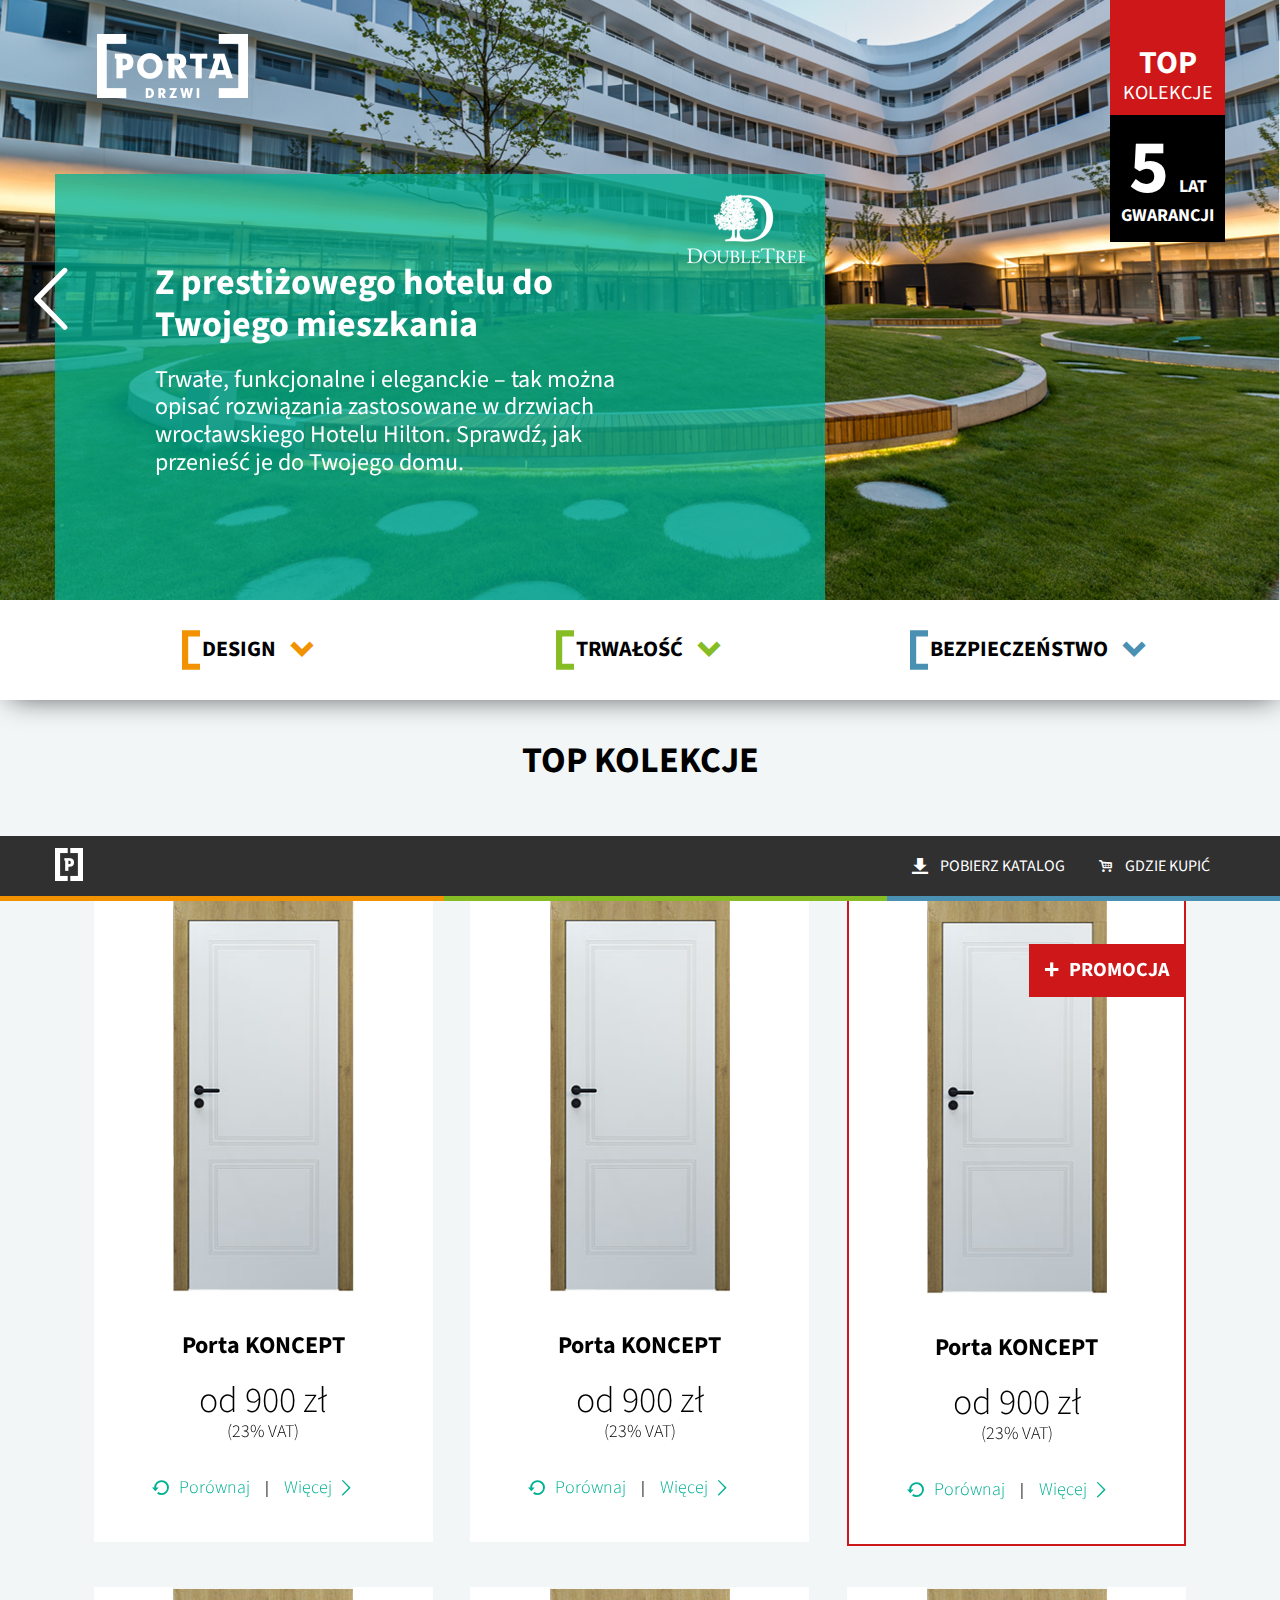
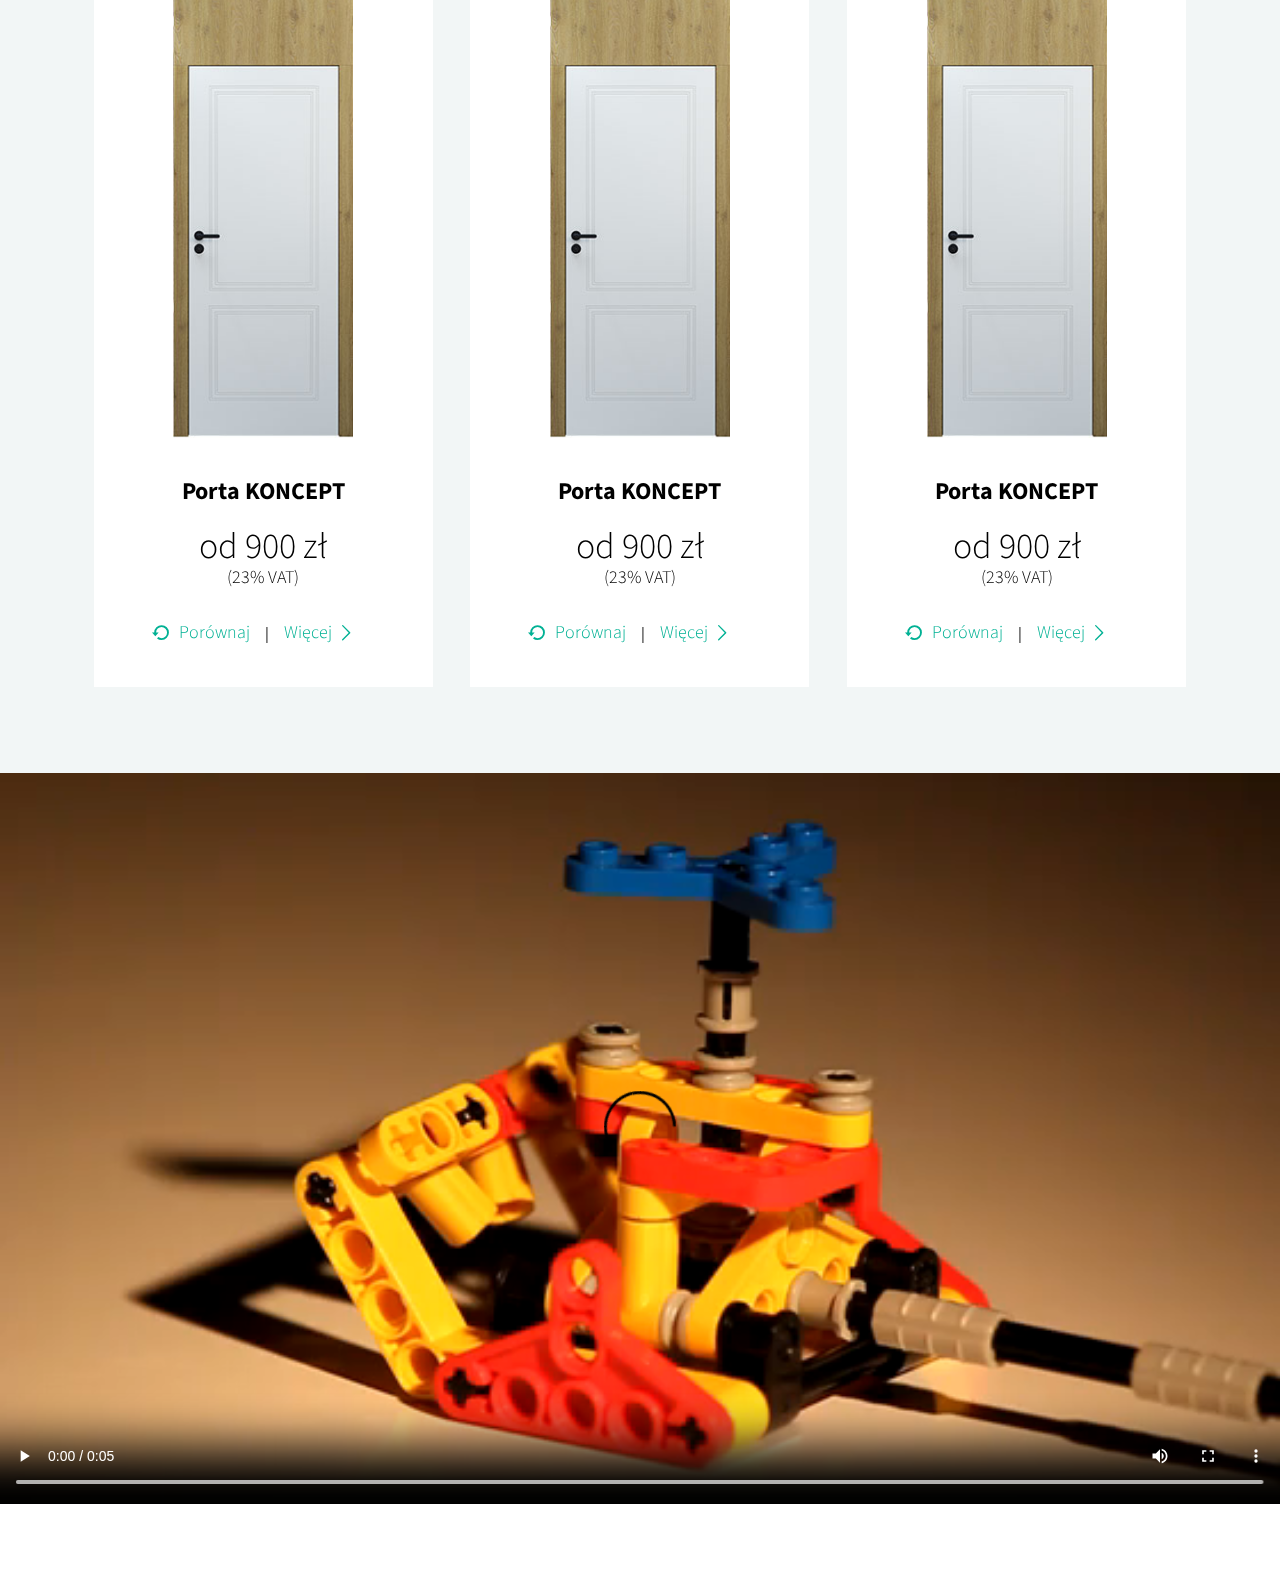
==== public/index.html @ 732417c8 "update" ====
<!DOCTYPE html>
<html lang="pl-PL">

<head>
    <title></title>
    <meta charset="UTF-8">
    <meta name="viewport" content="width=device-width,initial-scale=1">
    <link rel="stylesheet" href="css/default.min.css">
    <link rel="stylesheet" href="css/owl.carousel.min.css">
    <link rel="stylesheet" href="css/owl.theme.default.min.css">
    <link rel="stylesheet" href="css/fontello/css/fontello.css">
    <link href="https://fonts.googleapis.com/css?family=Source+Sans+Pro:300,400,700" rel="stylesheet">


</head>

<body>

    <header class="siteHeader">
        <div class="slider_head owl-carousel owl-theme">
            <div class="item">
                <img src="img/background1.png" alt="test" />
                <span class="leftNavArrow"><i class="demo-icon icon-left-open-big"></i></span>
                <div class="sliderText">
                    <div class="sliderTextPosition">
                        <h1 class="logoWrapper"><a href="#"><img src="img/logo.png" alt="logo"/></a></h1>
                        <div class="topCollectionsLogoWrapper">
                            <div class="topCollectionsLogoWrapperInner">
                                <h2>TOP</h2>
                                <p>KOLEKCJE</p>
                            </div>
                            <div class="topCollectionsLogoGuarantee">
                                <p><span>5</span>LAT GWARANCJI</p>
                            </div>
                        </div>
                        <div class="sliderTextInner">
                            <div class="sliderTextInnerWrapper">
                                <div class="sliderTextWrapper">
                                    <h2>Z prestiżowego hotelu do Twojego mieszkania</h2>
                                    <p>Trwałe, funkcjonalne i eleganckie – tak można opisać rozwiązania zastosowane w drzwiach wrocławskiego Hotelu Hilton. Sprawdź, jak przenieść je do Twojego domu.</p>
                                </div>
                                <div class="sliderPhotoWrapper">
                                    <img src="img/greentree.png" alt="doubletree">
                                </div>
                            </div>
                        </div>
                    </div>
                </div>
                <span class="rightNavArrow"><i class="demo-icon icon-right-open-big"></i></span>
            </div>
            <div class="item">
                <img src="img/background2.jpg" alt="test" />
                <span class="leftNavArrow"><i class="demo-icon icon-left-open-big"></i></span>
                <div class="sliderText">
                    <div class="sliderTextPosition">
                        <h1 class="logoWrapper"><a href="#"><img src="img/logo.png" alt="logo"/></a></h1>
                        <div class="topCollectionsLogoWrapper">
                            <div class="topCollectionsLogoWrapperInner">
                                <h2>TOP</h2>
                                <p>KOLEKCJE</p>
                            </div>
                            <div class="topCollectionsLogoGuarantee">
                                <p><span>5</span>LAT GWARANCJI</p>
                            </div>
                        </div>
                        <div class="sliderTextInner">
                            <div class="sliderTextInnerWrapper">
                                <div class="sliderTextWrapper">
                                    <h2>Z prestiżowego hotelu do Twojego mieszkania</h2>
                                    <p>Trwałe, funkcjonalne i eleganckie – tak można opisać rozwiązania zastosowane w drzwiach wrocławskiego Hotelu Hilton. Sprawdź, jak przenieść je do Twojego domu.</p>
                                </div>
                                <div class="sliderPhotoWrapper">
                                    <img src="img/greentree.png" alt="doubletree">
                                </div>
                            </div>
                        </div>
                    </div>
                </div>
                <span class="rightNavArrow"><i class="demo-icon icon-right-open-big"></i></span>
            </div>
            <div class="item">
                <img src="img/background2.jpg" alt="test" />
                <span class="leftNavArrow"><i class="demo-icon icon-left-open-big"></i></span>
                <div class="sliderText">
                    <div class="sliderTextPosition">
                        <h1 class="logoWrapper"><a href="#"><img src="img/logo.png" alt="logo"/></a></h1>
                        <div class="topCollectionsLogoWrapper">
                            <div class="topCollectionsLogoWrapperInner">
                                <h2>TOP</h2>
                                <p>KOLEKCJE</p>
                            </div>
                            <div class="topCollectionsLogoGuarantee">
                                <p><span>5</span>LAT GWARANCJI</p>
                            </div>
                        </div>
                        <div class="sliderTextInner">
                            <div class="sliderTextInnerWrapper">
                                <div class="sliderTextWrapper">
                                    <h2>Z prestiżowego hotelu do Twojego mieszkania</h2>
                                    <p>Trwałe, funkcjonalne i eleganckie – tak można opisać rozwiązania zastosowane w drzwiach wrocławskiego Hotelu Hilton. Sprawdź, jak przenieść je do Twojego domu.</p>
                                </div>
                                <div class="sliderPhotoWrapper">
                                    <img src="img/greentree.png" alt="doubletree">
                                </div>
                            </div>
                        </div>
                    </div>
                </div>
                <span class="rightNavArrow"><i class="demo-icon icon-right-open-big"></i></span>
            </div>
        </div>

        <div class="menuBar">
            <div class="menuWrapper container">
                <div class="menuItem designButton">
                    <p>DESIGN</p>
                </div>
                <div class="menuItem durabilityButton">
                    <p>TRWAŁOŚĆ</p>
                </div>
                <div class="menuItem safetyButton">
                    <p>BEZPIECZEŃSTWO</p>
                </div>
            </div>
        </div>

        <!-- DESIGN -->

        <div class="accessoriesWrapper designWrapper">
            <div class="accessoriesWrapperInner">
                <div class="accessoriesItem">
                    <div class="accessoriesItemPhoto">
                        <img src="img/intarsje.jpg" alt="intarsje" />
                    </div>

                    <div class="accessoriesItemText">
                        <h3>Lorem Ipsum</h3>
                        <p>Lorem ipsum dolor sit amet, consectetur adipisicing elit, sed do eiusmod tempor incididunt ut labore et dolore magna aliqua. Ut enim ad minim veniam, quis nostrud exercitation </p>
                    </div>
                </div>

                <div class="accessoriesItem">
                    <div class="accessoriesItemPhoto">
                        <img src="img/intarsje.jpg" alt="intarsje" />
                    </div>

                    <div class="accessoriesItemText">
                        <h3>Lorem Ipsum</h3>
                        <p>Lorem ipsum dolor sit amet, consectetur adipisicing elit, sed do eiusmod tempor incididunt ut labore et dolore magna aliqua. Ut enim ad minim veniam, quis nostrud exercitation </p>
                    </div>
                </div>

                <div class="accessoriesItem">
                    <div class="accessoriesItemPhoto">
                        <img src="img/intarsje.jpg" alt="intarsje" />
                    </div>

                    <div class="accessoriesItemText">
                        <h3>Lorem Ipsum</h3>
                        <p>Lorem ipsum dolor sit amet, consectetur adipisicing elit, sed do eiusmod tempor incididunt ut labore et dolore magna aliqua. Ut enim ad minim veniam, quis nostrud exercitation </p>
                    </div>
                </div>

                <div class="accessoriesItem">
                    <div class="accessoriesItemPhoto">
                        <img src="img/intarsje.jpg" alt="intarsje" />
                    </div>

                    <div class="accessoriesItemText">
                        <h3>Lorem Ipsum</h3>
                        <p>Lorem ipsum dolor sit amet, consectetur adipisicing elit, sed do eiusmod tempor incididunt ut labore et dolore magna aliqua. Ut enim ad minim veniam, quis nostrud exercitation </p>
                    </div>
                </div>
            </div>

        </div>

        <!-- TRWAŁOŚĆ -->

        <div class="accessoriesWrapper durabilityWrapper">
            <div class="accessoriesWrapperInner">
                <div class="accessoriesItem">
                    <div class="accessoriesItemPhoto">
                        <img src="img/intarsje.jpg" alt="intarsje" />
                    </div>

                    <div class="accessoriesItemText">
                        <h3>Lorem Ipsum</h3>
                        <p>Lorem ipsum dolor sit amet, consectetur adipisicing elit, sed do eiusmod tempor incididunt ut labore et dolore magna aliqua. Ut enim ad minim veniam, quis nostrud exercitation </p>
                    </div>
                </div>

                <div class="accessoriesItem">
                    <div class="accessoriesItemPhoto">
                        <img src="img/intarsje.jpg" alt="intarsje" />
                    </div>

                    <div class="accessoriesItemText">
                        <h3>Lorem Ipsum</h3>
                        <p>Lorem ipsum dolor sit amet, consectetur adipisicing elit, sed do eiusmod tempor incididunt ut labore et dolore magna aliqua. Ut enim ad minim veniam, quis nostrud exercitation </p>
                    </div>
                </div>

                <div class="accessoriesItem">
                    <div class="accessoriesItemPhoto">
                        <img src="img/intarsje.jpg" alt="intarsje" />
                    </div>

                    <div class="accessoriesItemText">
                        <h3>Lorem Ipsum</h3>
                        <p>Lorem ipsum dolor sit amet, consectetur adipisicing elit, sed do eiusmod tempor incididunt ut labore et dolore magna aliqua. Ut enim ad minim veniam, quis nostrud exercitation </p>
                    </div>
                </div>

                <div class="accessoriesItem">
                    <div class="accessoriesItemPhoto">
                        <img src="img/intarsje.jpg" alt="intarsje" />
                    </div>

                    <div class="accessoriesItemText">
                        <h3>Lorem Ipsum</h3>
                        <p>Lorem ipsum dolor sit amet, consectetur adipisicing elit, sed do eiusmod tempor incididunt ut labore et dolore magna aliqua. Ut enim ad minim veniam, quis nostrud exercitation </p>
                    </div>
                </div>
            </div>

        </div>

        <!-- BEZPIECZEŃSTWO -->

        <div class="accessoriesWrapper safetyWrapper">
            <div class="accessoriesWrapperInner">
                <div class="accessoriesItem">
                    <div class="accessoriesItemPhoto">
                        <img src="img/intarsje.jpg" alt="intarsje" />
                    </div>

                    <div class="accessoriesItemText">
                        <h3>Lorem Ipsum</h3>
                        <p>Lorem ipsum dolor sit amet, consectetur adipisicing elit, sed do eiusmod tempor incididunt ut labore et dolore magna aliqua. Ut enim ad minim veniam, quis nostrud exercitation </p>
                    </div>
                </div>

                <div class="accessoriesItem">
                    <div class="accessoriesItemPhoto">
                        <img src="img/intarsje.jpg" alt="intarsje" />
                    </div>

                    <div class="accessoriesItemText">
                        <h3>Lorem Ipsum</h3>
                        <p>Lorem ipsum dolor sit amet, consectetur adipisicing elit, sed do eiusmod tempor incididunt ut labore et dolore magna aliqua. Ut enim ad minim veniam, quis nostrud exercitation </p>
                    </div>
                </div>

                <div class="accessoriesItem">
                    <div class="accessoriesItemPhoto">
                        <img src="img/intarsje.jpg" alt="intarsje" />
                    </div>

                    <div class="accessoriesItemText">
                        <h3>Lorem Ipsum</h3>
                        <p>Lorem ipsum dolor sit amet, consectetur adipisicing elit, sed do eiusmod tempor incididunt ut labore et dolore magna aliqua. Ut enim ad minim veniam, quis nostrud exercitation </p>
                    </div>
                </div>

                <div class="accessoriesItem">
                    <div class="accessoriesItemPhoto">
                        <img src="img/intarsje.jpg" alt="intarsje" />
                    </div>

                    <div class="accessoriesItemText">
                        <h3>Lorem Ipsum</h3>
                        <p>Lorem ipsum dolor sit amet, consectetur adipisicing elit, sed do eiusmod tempor incididunt ut labore et dolore magna aliqua. Ut enim ad minim veniam, quis nostrud exercitation </p>
                    </div>
                </div>
            </div>

        </div>

    </header>

    <section class="topCollections">
        <div class="topCollectionsContainer">
            <div class="topCollectionsWrapper">
                <h2>Top Kolekcje</h2>

                <div class="productsWrapper">
                    <div class="productsWrapperInner ">
                        <div class="productItemFront front cardInner">
                            <img src="img/drzwi.jpg" alt="drzwi" />
                            <h3 class="productTitle">Porta KONCEPT</h3>
                            <h4 class="price">od 900 zł</h4>
                            <p class="price">(23% VAT)</p>

                            <div class="showMore">
                                <p class="turnProduct">Porównaj</p>
                                <span class="blackLine">|</span>
                                <p class="more"><a href="porta_koncept.html">Więcej</a></p>
                            </div>
                        </div>

                        <div class="productItemBack back cardInner">
                            <img class="backSidePhoto" src="img/drzwi.jpg" alt="drzwi" />
                            <h3 class="backSideTitle">Porta KONCEPT</h3>
                            <p class="productInfo">Dużo modeli i kolorów
                                </br>Intarsje
                                </br>Szyba hartowana</p>
                            <h4 class="priceBackSide">900 zł</h4>
                            <p class="info">cena za TOP ZESTAW</p>
                            <p class="info">skrzydło + ościeżnica + klamka</p>
                            <p class="VAT">(23% VAT)</p>

                            <div class="showMore">
                                <p class="turnProduct"><i class="demo-icon icon-ccw"></i></p>
                            </div>
                        </div>
                    </div>


                    <div class="productsWrapperInner">
                        <div class="productItemFront front cardInner">
                            <img src="img/drzwi.jpg" alt="drzwi" />
                            <h3 class="productTitle">Porta KONCEPT</h3>
                            <h4 class="price">od 900 zł</h4>
                            <p class="price">(23% VAT)</p>

                            <div class="showMore">
                                <p class="turnProduct">Porównaj</p>
                                <span class="blackLine">|</span>
                                <p class="more"><a href="#">Więcej</a></p>
                            </div>
                        </div>

                        <div class="productItemBack back cardInner">
                            <img class="backSidePhoto" src="img/drzwi.jpg" alt="drzwi" />
                            <h3 class="backSideTitle">Porta KONCEPT</h3>
                            <p class="productInfo">Dużo modeli i kolorów
                                </br>Intarsje
                                </br>Szyba hartowana</p>
                            <h4 class="priceBackSide">900 zł</h4>
                            <p class="info">cena za TOP ZESTAW</p>
                            <p class="info">skrzydło + ościeżnica + klamka</p>
                            <p class="VAT">(23% VAT)</p>

                            <div class="showMore">
                                <p class="turnProduct"><i class="demo-icon icon-ccw"></i></p>
                            </div>
                        </div>
                    </div>

                    <div class="productsWrapperInner">
                        <div class="productItemFront front cardInner promotion">
                            <img src="img/drzwi.jpg" alt="drzwi" />
                            <h3 class="productTitle">Porta KONCEPT</h3>
                            <h4 class="price">od 900 zł</h4>
                            <p class="price">(23% VAT)</p>

                            <div class="promotionBar">
                                <span class="plus">+</span>
                                <p>PROMOCJA</p>

                                <div class="promotionInner">
                                    Lorem ipsum dolor sit amet, consectetur adipisicing elit, sed do eiusmod tempor
                                </div>
                            </div>



                            <div class="showMore">
                                <p class="turnProduct">Porównaj</p>
                                <span class="blackLine">|</span>
                                <p class="more"><a href="#">Więcej</a></p>
                            </div>
                        </div>

                        <div class="productItemBack back cardInner">
                            <img class="backSidePhoto" src="img/drzwi.jpg" alt="drzwi" />
                            <h3 class="backSideTitle">Porta KONCEPT</h3>
                            <p class="productInfo">Dużo modeli i kolorów
                                </br>Intarsje
                                </br>Szyba hartowana</p>
                            <h4 class="priceBackSide">900 zł</h4>
                            <p class="info">cena za TOP ZESTAW</p>
                            <p class="info">skrzydło + ościeżnica + klamka</p>
                            <p class="VAT">(23% VAT)</p>

                            <div class="showMore">
                                <p class="turnProduct"><i class="demo-icon icon-ccw"></i></p>
                            </div>
                        </div>
                    </div>

                    <div class="productsWrapperInner">
                        <div class="productItemFront front cardInner">
                            <img src="img/drzwi.jpg" alt="drzwi" />
                            <h3 class="productTitle">Porta KONCEPT</h3>
                            <h4 class="price">od 900 zł</h4>
                            <p class="price">(23% VAT)</p>

                            <div class="showMore">
                                <p class="turnProduct">Porównaj</p>
                                <span class="blackLine">|</span>
                                <p class="more"><a href="#">Więcej</a></p>
                            </div>
                        </div>

                        <div class="productItemBack back cardInner">
                            <img class="backSidePhoto" src="img/drzwi.jpg" alt="drzwi" />
                            <h3 class="backSideTitle">Porta KONCEPT</h3>
                            <p class="productInfo">Dużo modeli i kolorów
                                </br>Intarsje
                                </br>Szyba hartowana</p>
                            <h4 class="priceBackSide">900 zł</h4>
                            <p class="info">cena za TOP ZESTAW</p>
                            <p class="info">skrzydło + ościeżnica + klamka</p>
                            <p class="VAT">(23% VAT)</p>

                            <div class="showMore">
                                <p class="turnProduct"><i class="demo-icon icon-ccw"></i></p>
                            </div>
                        </div>
                    </div>

                    <div class="productsWrapperInner">
                        <div class="productItemFront front cardInner">
                            <img src="img/drzwi.jpg" alt="drzwi" />
                            <h3 class="productTitle">Porta KONCEPT</h3>
                            <h4 class="price">od 900 zł</h4>
                            <p class="price">(23% VAT)</p>

                            <div class="showMore">
                                <p class="turnProduct">Porównaj</p>
                                <span class="blackLine">|</span>
                                <p class="more"><a href="#">Więcej</a></p>
                            </div>
                        </div>

                        <div class="productItemBack back cardInner">
                            <img class="backSidePhoto" src="img/drzwi.jpg" alt="drzwi" />
                            <h3 class="backSideTitle">Porta KONCEPT</h3>
                            <p class="productInfo">Dużo modeli i kolorów
                                </br>Intarsje
                                </br>Szyba hartowana</p>
                            <h4 class="priceBackSide">900 zł</h4>
                            <p class="info">cena za TOP ZESTAW</p>
                            <p class="info">skrzydło + ościeżnica + klamka</p>
                            <p class="VAT">(23% VAT)</p>

                            <div class="showMore">
                                <p class="turnProduct"><i class="demo-icon icon-ccw"></i></p>
                            </div>
                        </div>
                    </div>

                    <div class="productsWrapperInner">
                        <div class="productItemFront front cardInner">
                            <img src="img/drzwi.jpg" alt="drzwi" />
                            <h3 class="productTitle">Porta KONCEPT</h3>
                            <h4 class="price">od 900 zł</h4>
                            <p class="price">(23% VAT)</p>

                            <div class="showMore">
                                <p class="turnProduct">Porównaj</p>
                                <span class="blackLine">|</span>
                                <p class="more"><a href="#">Więcej</a></p>
                            </div>
                        </div>

                        <div class="productItemBack back cardInner">
                            <img class="backSidePhoto" src="img/drzwi.jpg" alt="drzwi" />
                            <h3 class="backSideTitle">Porta KONCEPT</h3>
                            <p class="productInfo">Dużo modeli i kolorów
                                </br>Intarsje
                                </br>Szyba hartowana</p>
                            <h4 class="priceBackSide">900 zł</h4>
                            <p class="info">cena za TOP ZESTAW</p>
                            <p class="info">skrzydło + ościeżnica + klamka</p>
                            <p class="VAT">(23% VAT)</p>

                            <div class="showMore">
                                <p class="turnProduct"><i class="demo-icon icon-ccw"></i></p>
                            </div>
                        </div>
                    </div>

                </div>
            </div>

        </div>
    </section>

    <section class="videoSection">
        <div class="videoWrapper">
            <video controls>
          <source src="video/small.mp4" type="video/mp4">
        </video>
        </div>
    </section>

    <footer class="footerBlock">
        <div class="footerWrapper">
            <div class="footerLogo">
                <a href="#"><img src="img/logo_mini.png" alt="logo_mini" /></a>
            </div>
            <div class="footerItems">
                <div class="footerItem katalog">
                    <span><i class="demo-icon icon-download-alt"></i></span>
                    <a href="#">POBIERZ KATALOG</a>
                </div>
                <div class="footerItem shop">
                    <span><i class="demo-icon icon-basket-alt"></i></span>
                    <a href="#">GDZIE KUPIĆ</a>
                </div>
            </div>
        </div>
        <div class="footerColors">
            <span class="footerColor"></span>
            <span class="footerColor"></span>
            <span class="footerColor"></span>
        </div>
    </footer>

    <script src="js/jquery-3.1.1.min.js" type="text/javascript"></script>
    <script src="js/owl.carousel.min.js" type="text/javascript"></script>
    <script src="js/jquery.flip.min.js"></script>
    <script src="js/main.min.js" type="text/javascript"></script>

</body>

</html>
---- public/css/default.min.css ----
﻿html,body,div,span,applet,object,iframe,h1,h2,h3,h4,h5,h6,p,blockquote,pre,a,abbr,acronym,address,big,cite,code,del,dfn,em,img,ins,kbd,q,s,samp,small,strike,strong,sub,sup,tt,var,b,u,i,center,dl,dt,dd,ol,ul,li,fieldset,form,label,legend,table,caption,tbody,tfoot,thead,tr,th,td,article,aside,canvas,details,embed,figure,figcaption,footer,header,hgroup,menu,nav,output,ruby,section,summary,time,mark,audio,video{margin:0;padding:0;border:0;font-size:100%;font:inherit;vertical-align:baseline}article,aside,details,figcaption,figure,footer,header,hgroup,menu,nav,section{display:block}body{line-height:1}ol,ul{list-style:none}blockquote,q{quotes:none}blockquote:before,blockquote:after{content:'';content:none}q:before,q:after{content:'';content:none}table{border-collapse:collapse;border-spacing:0}body{font-family:'Source Sans Pro', sans-serif;padding-bottom:64px}.container{max-width:1170px;margin:0 auto}.topCollectionsLogoWrapper{position:absolute;top:0;right:0;max-width:115px;max-height:230px}.topCollectionsLogoWrapper .topCollectionsLogoWrapperInner{background-color:#cd1719;color:white;width:100%;text-align:center;padding-top:45px;padding-bottom:10px;display:flex;flex-direction:column;justify-content:flex-end}.topCollectionsLogoWrapper .topCollectionsLogoWrapperInner h2{font-family:'Source Sans Pro', sans-serif;font-size:32px;font-weight:700;line-height:1.16}.topCollectionsLogoWrapper .topCollectionsLogoWrapperInner p{font-family:'Source Sans Pro', sans-serif;font-size:20px;font-weight:400;line-height:1.16}.topCollectionsLogoWrapper .topCollectionsLogoGuarantee{background-color:black;color:white;text-align:center;display:flex;flex-direction:column;justify-content:flex-end;width:100%;padding:15px 0}.topCollectionsLogoWrapper .topCollectionsLogoGuarantee p{font-family:'Source Sans Pro', sans-serif;font-size:18px;font-weight:700;line-height:1.16}.topCollectionsLogoWrapper .topCollectionsLogoGuarantee p span{font-family:'Source Sans Pro', sans-serif;font-size:76px;font-weight:700;line-height:1;margin-right:10px}.siteHeader{width:100%}.siteHeader .owl-carousel .owl-stage-outer .owl-stage .owl-item .item{position:relative;z-index:1;max-height:600px;overflow:hidden}.siteHeader .owl-carousel .owl-stage-outer .owl-stage .owl-item .item img{width:100%}.siteHeader .owl-carousel .owl-stage-outer .owl-stage .owl-item .item .leftNavArrow,.siteHeader .owl-carousel .owl-stage-outer .owl-stage .owl-item .item .rightNavArrow{position:absolute;z-index:3;height:100%;display:flex;align-items:center;color:white;font-size:72px;width:50%;top:0;transition:0.3s ease all;opacity:0}@media (max-width: 992px){.siteHeader .owl-carousel .owl-stage-outer .owl-stage .owl-item .item .leftNavArrow,.siteHeader .owl-carousel .owl-stage-outer .owl-stage .owl-item .item .rightNavArrow{display:none}}.siteHeader .owl-carousel .owl-stage-outer .owl-stage .owl-item .item .leftNavArrow:hover,.siteHeader .owl-carousel .owl-stage-outer .owl-stage .owl-item .item .rightNavArrow:hover{opacity:1}.siteHeader .owl-carousel .owl-stage-outer .owl-stage .owl-item .item .leftNavArrow i,.siteHeader .owl-carousel .owl-stage-outer .owl-stage .owl-item .item .rightNavArrow i{cursor:pointer}.siteHeader .owl-carousel .owl-stage-outer .owl-stage .owl-item .item .leftNavArrow{justify-content:flex-start;left:0}.siteHeader .owl-carousel .owl-stage-outer .owl-stage .owl-item .item .rightNavArrow{justify-content:flex-end;right:0}.siteHeader .owl-carousel .owl-stage-outer .owl-stage .owl-item .item .sliderText{position:absolute;top:0;z-index:2;width:100%;height:100%}.siteHeader .owl-carousel .owl-stage-outer .owl-stage .owl-item .item .sliderText .sliderTextPosition{max-width:1170px;margin:0 auto;display:flex;justify-content:space-between;flex-direction:column;height:100%;position:relative}.siteHeader .owl-carousel .owl-stage-outer .owl-stage .owl-item .item .sliderText .sliderTextPosition h1.logoWrapper{align-self:flex-start;position:relative;z-index:4}.siteHeader .owl-carousel .owl-stage-outer .owl-stage .owl-item .item .sliderText .sliderTextPosition h1.logoWrapper a{cursor:pointer;display:flex}.siteHeader .owl-carousel .owl-stage-outer .owl-stage .owl-item .item .sliderText .sliderTextPosition .topCollectionsLogoWrapper{position:absolute;top:0;right:0}@media (max-width: 992px){.siteHeader .owl-carousel .owl-stage-outer .owl-stage .owl-item .item .sliderText .sliderTextPosition .topCollectionsLogoWrapper{display:none}}.siteHeader .owl-carousel .owl-stage-outer .owl-stage .owl-item .item .sliderText .sliderTextPosition .sliderTextInner{max-height:426px;max-width:1170px;display:flex;color:white;justify-content:space-between;flex-basis:100%;position:relative}.siteHeader .owl-carousel .owl-stage-outer .owl-stage .owl-item .item .sliderText .sliderTextPosition .sliderTextInner .sliderTextInnerWrapper{background-color:rgba(0,177,148,0.75);padding:0 0 88px 100px;max-width:670px;flex-basis:65.8%;display:flex;justify-content:space-between}.siteHeader .owl-carousel .owl-stage-outer .owl-stage .owl-item .item .sliderText .sliderTextPosition .sliderTextInner .sliderTextInnerWrapper .sliderTextWrapper{max-width:470px}.siteHeader .owl-carousel .owl-stage-outer .owl-stage .owl-item .item .sliderText .sliderTextPosition .sliderTextInner .sliderTextInnerWrapper .sliderTextWrapper h2{font-family:'Source Sans Pro', sans-serif;font-size:36px;font-weight:700;line-height:1.16;padding-top:88px}.siteHeader .owl-carousel .owl-stage-outer .owl-stage .owl-item .item .sliderText .sliderTextPosition .sliderTextInner .sliderTextInnerWrapper .sliderTextWrapper p{padding-top:20px;font-family:'Source Sans Pro', sans-serif;font-size:24px;font-weight:400;line-height:1.16}.siteHeader .owl-carousel .owl-stage-outer .owl-stage .owl-item .item .sliderText .sliderTextPosition .sliderTextInner .sliderTextInnerWrapper .sliderPhotoWrapper{padding-top:20px;padding-right:20px}.siteHeader .menuBar{max-height:105px;display:flex;align-items:center;background-color:white;position:relative;-webkit-box-shadow:3px 3px 30px -7px rgba(0,0,0,0.75);-moz-box-shadow:3px 3px 30px -7px rgba(0,0,0,0.75);box-shadow:3px 3px 30px -7px rgba(0,0,0,0.75)}@media (max-width: 992px){.siteHeader .menuBar{max-height:none}}.siteHeader .menuBar .menuWrapper{display:flex;justify-content:space-around;align-items:center;flex-basis:100%;margin:0 auto}@media (max-width: 992px){.siteHeader .menuBar .menuWrapper{flex-wrap:wrap}}.siteHeader .menuBar .menuWrapper .menuItem{padding:30px;font-family:'Source Sans Pro', sans-serif;font-size:22px;font-weight:700;line-height:1.16;text-transform:uppercase;display:flex;flex-basis:33%;justify-content:center;align-items:center;position:relative;cursor:pointer;z-index:5;transition:0.6s ease all}@media (max-width: 992px){.siteHeader .menuBar .menuWrapper .menuItem{padding:10px 5px}}.siteHeader .menuBar .menuWrapper .menuItem.inactive{opacity:0.15}.siteHeader .menuBar .menuWrapper .menuItem.rotateArrow:after{transform:rotate(180deg)}.siteHeader .menuBar .menuWrapper .menuItem:nth-of-type(1):before{background-image:url("../img/ramka_pomaranczowy.svg")}.siteHeader .menuBar .menuWrapper .menuItem:nth-of-type(1):after{color:#f39200}.siteHeader .menuBar .menuWrapper .menuItem:nth-of-type(2):before{background-image:url("../img/ramka_zielona.svg")}.siteHeader .menuBar .menuWrapper .menuItem:nth-of-type(2):after{color:#86bd25}.siteHeader .menuBar .menuWrapper .menuItem:nth-of-type(3):before{background-image:url("../img/ramka_niebieski.svg")}.siteHeader .menuBar .menuWrapper .menuItem:nth-of-type(3):after{color:#4a90b3}.siteHeader .menuBar .menuWrapper .menuItem:before{content:'';display:block;width:30px;height:40px;background-repeat:no-repeat;background-size:contain;position:relative;left:10px}.siteHeader .menuBar .menuWrapper .menuItem:after{content:'\E802';font-family:'fontello';padding:0 15px;transition:0.6s ease all}.siteHeader .accessoriesWrapper{margin-top:1px;width:100%;position:absolute;z-index:5;background-color:white;-webkit-box-shadow:4px 15px 13px -15px rgba(0,0,0,0.75);-moz-box-shadow:4px 15px 13px -15px rgba(0,0,0,0.75);box-shadow:4px 15px 13px -15px rgba(0,0,0,0.75);display:none}.siteHeader .accessoriesWrapper .accessoriesWrapperInner{max-width:1170px;margin:0 auto;display:flex;justify-content:space-between;flex-wrap:wrap;padding:30px 20px 0}.siteHeader .accessoriesWrapper .accessoriesWrapperInner .accessoriesItem{flex-basis:45%;display:flex;align-items:center;padding:30px 0}@media (max-width: 992px){.siteHeader .accessoriesWrapper .accessoriesWrapperInner .accessoriesItem{flex-wrap:wrap;justify-content:center;flex-basis:100%}}.siteHeader .accessoriesWrapper .accessoriesWrapperInner .accessoriesItem .accessoriesItemPhoto{padding-right:30px}.siteHeader .accessoriesWrapper .accessoriesWrapperInner .accessoriesItem .accessoriesItemText h3{font-family:'Source Sans Pro', sans-serif;font-size:22px;font-weight:700;line-height:1.16;padding-bottom:18px}@media (max-width: 992px){.siteHeader .accessoriesWrapper .accessoriesWrapperInner .accessoriesItem .accessoriesItemText h3{padding-top:15px}}.siteHeader .accessoriesWrapper .accessoriesWrapperInner .accessoriesItem .accessoriesItemText p{font-family:'Source Sans Pro', sans-serif;font-size:18px;font-weight:300;line-height:1.16}section.topCollections{width:100%;background-color:#f2f6f6;padding-bottom:60px}section.topCollections .topCollectionsContainer{max-width:1170px;margin:0 auto}section.topCollections .topCollectionsContainer .topCollectionsWrapper h2{font-family:'Source Sans Pro', sans-serif;font-size:36px;font-weight:700;line-height:1.16;text-transform:uppercase;text-align:center;padding:40px 0}section.topCollections .topCollectionsContainer .topCollectionsWrapper .productsWrapper{display:flex;justify-content:space-around;flex-wrap:wrap;padding:0 20px}section.topCollections .topCollectionsContainer .topCollectionsWrapper .productsWrapper .productsWrapperInner{flex-basis:30%;padding:20px 0}section.topCollections .topCollectionsContainer .topCollectionsWrapper .productsWrapper .productsWrapperInner .productItemFront{max-height:700px;background-color:white;display:flex;flex-direction:column;align-items:center;transition:0.4s ease all;margin-bottom:30px;padding:0 30px;width:calc(100% - 60px)}section.topCollections .topCollectionsContainer .topCollectionsWrapper .productsWrapper .productsWrapperInner .productItemFront:hover{-webkit-box-shadow:0 10px 40px 10px rgba(0,0,0,0.15);-moz-box-shadow:0 10px 40px 10px rgba(0,0,0,0.15);box-shadow:0 10px 40px 10px rgba(0,0,0,0.15)}section.topCollections .topCollectionsContainer .topCollectionsWrapper .productsWrapper .productsWrapperInner .productItemFront img{max-width:180px}section.topCollections .topCollectionsContainer .topCollectionsWrapper .productsWrapper .productsWrapperInner .productItemFront h3{font-family:'Source Sans Pro', sans-serif;font-size:24px;font-weight:700;line-height:1.16;padding:40px 0 20px}section.topCollections .topCollectionsContainer .topCollectionsWrapper .productsWrapper .productsWrapperInner .productItemFront h4{font-family:'Source Sans Pro', sans-serif;font-size:36px;font-weight:300;line-height:1.16}section.topCollections .topCollectionsContainer .topCollectionsWrapper .productsWrapper .productsWrapperInner .productItemFront p{font-family:'Source Sans Pro', sans-serif;font-size:18px;font-weight:300;line-height:1.16}section.topCollections .topCollectionsContainer .topCollectionsWrapper .productsWrapper .productsWrapperInner .productItemFront .showMore{display:flex;padding:35px 0 15px;align-items:center;width:80%;justify-content:space-between;color:#00b194}section.topCollections .topCollectionsContainer .topCollectionsWrapper .productsWrapper .productsWrapperInner .productItemFront .showMore .turnProduct{cursor:pointer;flex-basis:50%;display:flex;justify-content:flex-end;margin-right:15px}section.topCollections .topCollectionsContainer .topCollectionsWrapper .productsWrapper .productsWrapperInner .productItemFront .showMore .turnProduct:before{content:'\E806';font-family:'fontello';margin-right:10px}section.topCollections .topCollectionsContainer .topCollectionsWrapper .productsWrapper .productsWrapperInner .productItemFront .showMore .blackLine{color:black}section.topCollections .topCollectionsContainer .topCollectionsWrapper .productsWrapper .productsWrapperInner .productItemFront .showMore .more{cursor:pointer;flex-basis:50%;display:flex;justify-content:flex-start;margin-left:15px}section.topCollections .topCollectionsContainer .topCollectionsWrapper .productsWrapper .productsWrapperInner .productItemFront .showMore .more a{font-family:'Source Sans Pro', sans-serif;font-size:18px;font-weight:300;line-height:1.16;color:#00b194;text-decoration:none}section.topCollections .topCollectionsContainer .topCollectionsWrapper .productsWrapper .productsWrapperInner .productItemFront .showMore .more:after{content:'\E801';font-family:'fontello';margin-left:10px}section.topCollections .topCollectionsContainer .topCollectionsWrapper .productsWrapper .productsWrapperInner .productItemFront.promotion{border:2px solid #cd1719;position:relative}section.topCollections .topCollectionsContainer .topCollectionsWrapper .productsWrapper .productsWrapperInner .productItemFront.promotion .promotionBar{position:absolute;top:100px;right:0;background-color:#cd1719;padding:10px 15px;display:flex;align-items:center;max-height:50px;cursor:pointer;transition:.3s ease all;max-width:160px}section.topCollections .topCollectionsContainer .topCollectionsWrapper .productsWrapper .productsWrapperInner .productItemFront.promotion .promotionBar span{transition:.7s ease all}section.topCollections .topCollectionsContainer .topCollectionsWrapper .productsWrapper .productsWrapperInner .productItemFront.promotion .promotionBar span.rotated{transform:rotate(225deg)}section.topCollections .topCollectionsContainer .topCollectionsWrapper .productsWrapper .productsWrapperInner .productItemFront.promotion .promotionBar .promotionInner{background-color:rgba(205,23,25,0.75);max-width:160px;position:absolute;color:white;width:calc(100% - 30px);right:0;top:55px;padding:15px;display:none;font-family:'Source Sans Pro', sans-serif;font-size:16px;font-weight:300;line-height:1.16}section.topCollections .topCollectionsContainer .topCollectionsWrapper .productsWrapper .productsWrapperInner .productItemFront.promotion .promotionBar .plus{color:white;font-family:'Source Sans Pro', sans-serif;font-size:29px;font-weight:700;line-height:1.16;margin-right:10px}section.topCollections .topCollectionsContainer .topCollectionsWrapper .productsWrapper .productsWrapperInner .productItemFront.promotion .promotionBar p{color:white;text-transform:uppercase;font-family:'Source Sans Pro', sans-serif;font-size:20px;font-weight:700;line-height:1.16}section.topCollections .topCollectionsContainer .topCollectionsWrapper .productsWrapper .productsWrapperInner .productItemBack{flex-basis:27%;background-color:white;display:flex;flex-direction:column;align-items:center;margin-bottom:30px;transition:1s ease all;padding:0 30px}section.topCollections .topCollectionsContainer .topCollectionsWrapper .productsWrapper .productsWrapperInner .productItemBack:hover{-webkit-box-shadow:0 10px 40px 10px rgba(0,0,0,0.15);-moz-box-shadow:0 10px 40px 10px rgba(0,0,0,0.15);box-shadow:0 10px 40px 10px rgba(0,0,0,0.15)}section.topCollections .topCollectionsContainer .topCollectionsWrapper .productsWrapper .productsWrapperInner .productItemBack img{max-width:100px}section.topCollections .topCollectionsContainer .topCollectionsWrapper .productsWrapper .productsWrapperInner .productItemBack h3{font-family:'Source Sans Pro', sans-serif;font-size:24px;font-weight:700;line-height:1.16;padding:40px 0 20px}section.topCollections .topCollectionsContainer .topCollectionsWrapper .productsWrapper .productsWrapperInner .productItemBack h4{font-family:'Source Sans Pro', sans-serif;font-size:36px;font-weight:300;line-height:1.16;padding:20px 0 15px}section.topCollections .topCollectionsContainer .topCollectionsWrapper .productsWrapper .productsWrapperInner .productItemBack p{font-family:'Source Sans Pro', sans-serif;font-size:16px;font-weight:300;line-height:1.3}section.topCollections .topCollectionsContainer .topCollectionsWrapper .productsWrapper .productsWrapperInner .productItemBack .productInfo{font-family:'Source Sans Pro', sans-serif;font-size:18px;font-weight:300;line-height:1.5;text-align:center;border-bottom:1px solid black;border-top:1px solid black;padding:15px 0}section.topCollections .topCollectionsContainer .topCollectionsWrapper .productsWrapper .productsWrapperInner .productItemBack .showMore{display:flex;padding:10px 0;align-items:center;color:#00b194}section.topCollections .topCollectionsContainer .topCollectionsWrapper .productsWrapper .productsWrapperInner .productItemBack .showMore .turnProduct{padding-top:20px;cursor:pointer;flex-basis:50%;font-size:35px}section.videoSection{width:100%}section.videoSection .videoWrapper{max-width:1920px;margin:0 auto}section.videoSection .videoWrapper video{width:100%}footer.footerBlock{position:fixed;bottom:0;z-index:10;background-color:#303030;width:100%;max-height:64px}footer.footerBlock .footerWrapper{max-width:1170px;margin:0 auto;color:white;display:flex;padding:12px 40px;justify-content:space-between;align-items:center}@media (max-width: 500px){footer.footerBlock .footerWrapper{padding:12px 10px}}footer.footerBlock .footerWrapper .footerItems{display:flex}footer.footerBlock .footerWrapper .footerItems .footerItem{display:flex;padding:0 15px}@media (max-width: 500px){footer.footerBlock .footerWrapper .footerItems .footerItem{padding:0 5px;align-items:center}}footer.footerBlock .footerWrapper .footerItems .footerItem a{color:white;text-decoration:none;text-transform:uppercase}footer.footerBlock .footerWrapper .footerItems .footerItem.katalog span{display:block;padding-right:8px}footer.footerBlock .footerWrapper .footerItems .footerItem.shop span{display:block;padding-right:8px}footer.footerBlock .footerColors{height:5px;width:105%;display:flex;left:0;bottom:0}footer.footerBlock .footerColors .footerColor{flex-basis:33%;display:block}footer.footerBlock .footerColors .footerColor:nth-of-type(1){background-color:#f39200}footer.footerBlock .footerColors .footerColor:nth-of-type(2){background-color:#86bd25}footer.footerBlock .footerColors .footerColor:nth-of-type(3){background-color:#4a90b3}body.collectionBody{padding-top:60px;overflowx:hidden}header.collectionHeader{position:fixed;z-index:10;top:0;width:100%;background-color:black;max-height:60px}header.collectionHeader .collectionHeaderWrapper{max-width:1440px;margin:0 auto;display:flex;justify-content:flex-start}header.collectionHeader .collectionHeaderWrapper a{text-decoration:none;color:white;font-family:'Source Sans Pro', sans-serif;font-size:16px;font-weight:400;line-height:1.16;padding:20px 15px;display:flex;align-items:center}@media (max-width: 550px){header.collectionHeader .collectionHeaderWrapper a{padding:20px 5px}}header.collectionHeader .collectionHeaderWrapper a span{font-family:'Source Sans Pro', sans-serif;font-size:8px;font-weight:300;line-height:1.16;padding-right:5px}header.collectionHeader .collectionHeaderWrapper a b{font-family:'Source Sans Pro', sans-serif;font-size:16px;font-weight:700;line-height:1.16;padding-left:5px}section.doorPresentation{max-width:1630px;margin:0 auto;padding:68px 20px;position:relative}section.doorPresentation .topCollectionsLogoWrapper.collectionSite{top:-2px;right:0}@media (max-width: 1440px){section.doorPresentation .topCollectionsLogoWrapper.collectionSite{display:none}}section.doorPresentation .doorPresentationWrapper{display:flex;justify-content:space-between;flex-wrap:wrap}@media (max-width: 992px){section.doorPresentation .doorPresentationWrapper{display:block}}section.doorPresentation .doorPresentationWrapper .modelPart{flex-basis:34.6%;display:flex;flex-wrap:wrap;justify-content:center}@media (max-width: 992px){section.doorPresentation .doorPresentationWrapper .modelPart{flex-basis:100%}}@media (max-width: 500px){section.doorPresentation .doorPresentationWrapper .modelPart img{max-height:250px}}section.doorPresentation .doorPresentationWrapper .modelPart .doorsInfo{display:flex;justify-content:center;align-items:center;padding-top:20px}@media (max-width: 992px){section.doorPresentation .doorPresentationWrapper .modelPart .doorsInfo{flex-basis:70%;padding:20px}}section.doorPresentation .doorPresentationWrapper .modelPart .doorsInfo .doorsInfoItem{text-align:center;padding:0 10px}section.doorPresentation .doorPresentationWrapper .modelPart .doorsInfo .doorsInfoItem h2.model{font-family:'Source Sans Pro', sans-serif;font-size:32px;font-weight:700;line-height:1.16}section.doorPresentation .doorPresentationWrapper .modelPart .doorsInfo .doorsInfoItem h2.color,section.doorPresentation .doorPresentationWrapper .modelPart .doorsInfo .doorsInfoItem h2.type{font-family:'Source Sans Pro', sans-serif;font-size:16px;font-weight:400;line-height:1.16}section.doorPresentation .doorPresentationWrapper .modelPart .doorsInfo .doorsInfoItem p{color:#a2a2a2;padding-top:10px}section.doorPresentation .doorPresentationWrapper .modelPart .doorsInfo .greyLine{height:1px;width:80%;display:block;background-color:#a2a2a2;margin:10px 0;padding:0 5px;position:relative;top:-10px;max-width:30px}section.doorPresentation .doorPresentationWrapper .infoPart{flex-basis:48.7%;display:flex;flex-direction:column;justify-content:space-between;max-width:570px}@media (max-width: 992px){section.doorPresentation .doorPresentationWrapper .infoPart{flex-basis:100%;margin:0 auto}}section.doorPresentation .doorPresentationWrapper .infoPart .infoPartWrapper .infoHead{display:flex;justify-content:space-between;align-items:flex-end;padding-bottom:50px}@media (max-width: 500px){section.doorPresentation .doorPresentationWrapper .infoPart .infoPartWrapper .infoHead{flex-direction:column;justify-content:center;align-items:center;text-align:center;padding:20px 0}}section.doorPresentation .doorPresentationWrapper .infoPart .infoPartWrapper .infoHead .collectionName{font-family:'Source Sans Pro', sans-serif;font-size:36px;font-weight:700;line-height:1.16}section.doorPresentation .doorPresentationWrapper .infoPart .infoPartWrapper .infoHead .collectionPrice{font-family:'Source Sans Pro', sans-serif;font-size:16px;font-weight:300;line-height:1.16;color:#303030}@media (max-width: 500px){section.doorPresentation .doorPresentationWrapper .infoPart .infoPartWrapper .infoHead .collectionPrice{padding:15px 0 20px}}section.doorPresentation .doorPresentationWrapper .infoPart .infoPartWrapper .infoHead .collectionPrice span{font-family:'Source Sans Pro', sans-serif;font-size:36px;font-weight:300;line-height:1.16}section.doorPresentation .doorPresentationWrapper .infoPart .infoPartWrapper .collectionBenefits h2{font-family:'Source Sans Pro', sans-serif;font-size:16px;font-weight:300;line-height:1.16;padding-bottom:10px}section.doorPresentation .doorPresentationWrapper .infoPart .infoPartWrapper .collectionBenefits p{font-family:'Source Sans Pro', sans-serif;font-size:16px;font-weight:300;line-height:1.16;padding:5px 0 5px 30px;display:flex;align-items:center;position:relative}section.doorPresentation .doorPresentationWrapper .infoPart .infoPartWrapper .collectionBenefits p span.plus{color:#cd1719;font-family:'Source Sans Pro', sans-serif;font-size:32px;font-weight:400;line-height:1.16;position:absolute;top:-5px;left:0}section.doorPresentation .doorPresentationWrapper .infoPart .colorsWrapper{padding-top:25px}section.doorPresentation .doorPresentationWrapper .infoPart .colorsWrapper h2{font-family:'Source Sans Pro', sans-serif;font-size:16px;font-weight:300;line-height:1.16;padding-bottom:5px}section.doorPresentation .doorPresentationWrapper .infoPart .colorsWrapper .collectionSlider{display:flex}section.doorPresentation .doorPresentationWrapper .infoPart .colorsWrapper .collectionSlider .collectionSliderWrapper{width:calc(100% - 50px)}section.doorPresentation .doorPresentationWrapper .infoPart .colorsWrapper .collectionSlider .collectionSliderWrapper .item{flex-basis:23%;padding:20px 10px;transition:0.4s ease all;margin:0px 0 35px}section.doorPresentation .doorPresentationWrapper .infoPart .colorsWrapper .collectionSlider .collectionSliderWrapper .item:hover{-webkit-box-shadow:10px 10px 40px -10px rgba(0,0,0,0.7);-moz-box-shadow:10px 10px 40px -10px rgba(0,0,0,0.7);box-shadow:10px 10px 40px -10px rgba(0,0,0,0.7)}section.doorPresentation .doorPresentationWrapper .infoPart .colorsWrapper .collectionSlider .collectionSliderWrapper .item img{max-width:68px;margin:0 auto}section.doorPresentation .doorPresentationWrapper .infoPart .colorsWrapper .collectionSlider .collectionSliderWrapper .item .itemInfoWrapper{text-align:center;display:flex;flex-direction:column;align-items:center}section.doorPresentation .doorPresentationWrapper .infoPart .colorsWrapper .collectionSlider .collectionSliderWrapper .item .itemInfoWrapper h2{font-family:'Source Sans Pro', sans-serif;font-size:16px;font-weight:400;line-height:1.16;padding:24px 0 10px}section.doorPresentation .doorPresentationWrapper .infoPart .colorsWrapper .collectionSlider .collectionSliderWrapper .item .itemInfoWrapper h3{font-family:'Source Sans Pro', sans-serif;font-size:16px;font-weight:400;line-height:1.16;padding-top:5px}section.doorPresentation .doorPresentationWrapper .infoPart .colorsWrapper .collectionSlider .collectionSliderWrapper .item .itemInfoWrapper span{height:1px;width:80%;display:block;background-color:#a2a2a2;margin:10px}section.doorPresentation .doorPresentationWrapper .infoPart .colorsWrapper .collectionSlider .collectionSliderWrapper .item .itemInfoWrapper p{font-family:'Source Sans Pro', sans-serif;font-size:16px;font-weight:400;line-height:1.16;color:#a2a2a2}section.doorPresentation .doorPresentationWrapper .infoPart .colorsWrapper .collectionSlider .navArrow{display:flex;align-items:center;justify-content:center}section.doorPresentation .doorPresentationWrapper .infoPart .colorsWrapper .collectionSlider .navArrow:hover{cursor:pointer}section.doorPresentation .doorPresentationWrapper .infoPart .seeMoreWrapper{display:flex;flex-wrap:wrap;justify-content:center}section.doorPresentation .doorPresentationWrapper .infoPart .seeMoreWrapper p{font-family:'Source Sans Pro', sans-serif;font-size:16px;font-weight:400;line-height:1.16;margin-right:25px}section.doorPresentation .doorPresentationWrapper .infoPart .seeMoreWrapper a{color:#00b194;font-family:'Source Sans Pro', sans-serif;font-size:16px;font-weight:400;line-height:1.16;text-decoration:none;display:flex;align-items:center}@media (max-width: 400px){section.doorPresentation .doorPresentationWrapper .infoPart .seeMoreWrapper a{padding-top:15px}}section.doorPresentation .doorPresentationWrapper .infoPart .seeMoreWrapper a:after{content:'\E801';font-family:'fontello';margin-left:10px;font-size:14px}section.modelsSlider{background-color:#f2f6f6;-webkit-box-shadow:inset -2px 1px 59px -19px rgba(0,0,0,0.75);-moz-box-shadow:inset -2px 1px 59px -19px rgba(0,0,0,0.75);box-shadow:inset -2px 1px 59px -19px rgba(0,0,0,0.75);padding-bottom:15px}section.modelsSlider h2{font-family:'Source Sans Pro', sans-serif;font-size:32px;font-weight:700;line-height:1.16;text-align:center;padding:40px 0}section.modelsSlider .modelsSliderWrapper{display:flex;align-items:center}section.modelsSlider .modelsSliderWrapper .navArrow{cursor:pointer}section.modelsSlider .modelsSliderWrapper .modelsSliderWrapperInner{padding:0 20px;width:calc(100% - 90px)}section.modelsSlider .modelsSliderWrapper .modelsSliderWrapperInner .item{padding:20px;background-color:white;text-align:center}section.modelsSlider .modelsSliderWrapper .modelsSliderWrapperInner .item img{max-width:100px;margin:0 auto}section.modelsSlider .modelsSliderWrapper .modelsSliderWrapperInner .item h2{font-family:'Source Sans Pro', sans-serif;font-size:16px;font-weight:400;line-height:1.16;color:#a2a2a2;padding:20px 0 10px}section.modelsSlider .modelsSliderWrapper .modelsSliderWrapperInner .item h3{font-family:'Source Sans Pro', sans-serif;font-size:32px;font-weight:400;line-height:1.16}section.modelsSlider .modelsSliderWrapper .modelsSliderWrapperInner .owl-dots{padding-top:20px}section.modelsSlider .modelsSliderWrapper .modelsSliderWrapperInner .owl-dots button.owl-dot{outline:none}section.modelsSlider .modelsSliderWrapper .modelsSliderWrapperInner .owl-dots button.owl-dot span{background-color:black;width:40px;height:1px}section.modelsSlider .modelsSliderWrapper .modelsSliderWrapperInner .owl-dots button.owl-dot.active span{background-color:#00b194;height:3px}section.extraProducts .extraProductsWrapper{max-width:970px;margin:0 auto}section.extraProducts .extraProductsWrapper h2{font-family:'Source Sans Pro', sans-serif;font-size:32px;font-weight:700;line-height:1.16;text-align:center;padding:40px 0}section.extraProducts .extraProductsWrapper .extraProductsWrapperInner{display:flex;justify-content:space-between;flex-wrap:wrap}@media (max-width: 992px){section.extraProducts .extraProductsWrapper .extraProductsWrapperInner{justify-content:center}}section.extraProducts .extraProductsWrapper .extraProductsWrapperInner .accesorries{display:flex;justify-content:space-between;position:relative;padding-bottom:45px;margin:0 10px 45px 10px}@media (max-width: 600px){section.extraProducts .extraProductsWrapper .extraProductsWrapperInner .accesorries{flex-wrap:wrap}}section.extraProducts .extraProductsWrapper .extraProductsWrapperInner .accesorries:after{content:'';font-family:'Source Sans Pro', sans-serif;font-size:16px;font-weight:400;line-height:1.16;color:#a2a2a2;padding-top:10px;border-top:1px solid #a2a2a2;position:absolute;bottom:0;width:100%;text-align:center}section.extraProducts .extraProductsWrapper .extraProductsWrapperInner .accesorries .item{padding:0 10px;text-align:center}@media (max-width: 992px){section.extraProducts .extraProductsWrapper .extraProductsWrapperInner .accesorries .item{flex-basis:100%}}section.extraProducts .extraProductsWrapper .extraProductsWrapperInner .accesorries .item h2{font-family:'Source Sans Pro', sans-serif;font-size:16px;font-weight:400;line-height:1.16;padding:10px 0}section.extraProducts .extraProductsWrapper .extraProductsWrapperInner .accesorries .item p{font-family:'Source Sans Pro', sans-serif;font-size:16px;font-weight:400;line-height:1.16}section.extraProducts .extraProductsWrapper .extraProductsWrapperInner .accesorries.leftSide{flex-basis:49.15%}section.extraProducts .extraProductsWrapper .extraProductsWrapperInner .accesorries.leftSide:after{content:'OŚCIEŻNICE'}section.extraProducts .extraProductsWrapper .extraProductsWrapperInner .accesorries.rightSide{flex-basis:23%}section.extraProducts .extraProductsWrapper .extraProductsWrapperInner .accesorries.rightSide:after{content:'KLAMKI'}

/*# sourceMappingURL=default.min.css.map */
---- public/css/fontello/css/fontello.css ----
@font-face {
  font-family: 'fontello';
  src: url('../font/fontello.eot?41006840');
  src: url('../font/fontello.eot?41006840#iefix') format('embedded-opentype'),
       url('../font/fontello.woff2?41006840') format('woff2'),
       url('../font/fontello.woff?41006840') format('woff'),
       url('../font/fontello.ttf?41006840') format('truetype'),
       url('../font/fontello.svg?41006840#fontello') format('svg');
  font-weight: normal;
  font-style: normal;
}
/* Chrome hack: SVG is rendered more smooth in Windozze. 100% magic, uncomment if you need it. */
/* Note, that will break hinting! In other OS-es font will be not as sharp as it could be */
/*
@media screen and (-webkit-min-device-pixel-ratio:0) {
  @font-face {
    font-family: 'fontello';
    src: url('../font/fontello.svg?41006840#fontello') format('svg');
  }
}
*/
 
 [class^="icon-"]:before, [class*=" icon-"]:before {
  font-family: "fontello";
  font-style: normal;
  font-weight: normal;
  speak: none;
 
  display: inline-block;
  text-decoration: inherit;
  width: 1em;
  margin-right: .2em;
  text-align: center;
  /* opacity: .8; */
 
  /* For safety - reset parent styles, that can break glyph codes*/
  font-variant: normal;
  text-transform: none;
 
  /* fix buttons height, for twitter bootstrap */
  line-height: 1em;
 
  /* Animation center compensation - margins should be symmetric */
  /* remove if not needed */
  margin-left: .2em;
 
  /* you can be more comfortable with increased icons size */
  /* font-size: 120%; */
 
  /* Font smoothing. That was taken from TWBS */
  -webkit-font-smoothing: antialiased;
  -moz-osx-font-smoothing: grayscale;
 
  /* Uncomment for 3D effect */
  /* text-shadow: 1px 1px 1px rgba(127, 127, 127, 0.3); */
}
 
.icon-left-open-big:before { content: '\e800'; } /* '' */
.icon-right-open-big:before { content: '\e801'; } /* '' */
.icon-down-open:before { content: '\e802'; } /* '' */
.icon-right-open:before { content: '\e803'; } /* '' */
.icon-download-alt:before { content: '\e804'; } /* '' */
.icon-basket-alt:before { content: '\e805'; } /* '' */
.icon-ccw:before { content: '\e806'; } /* '' */
.icon-left-open:before { content: '\e807'; } /* '' */
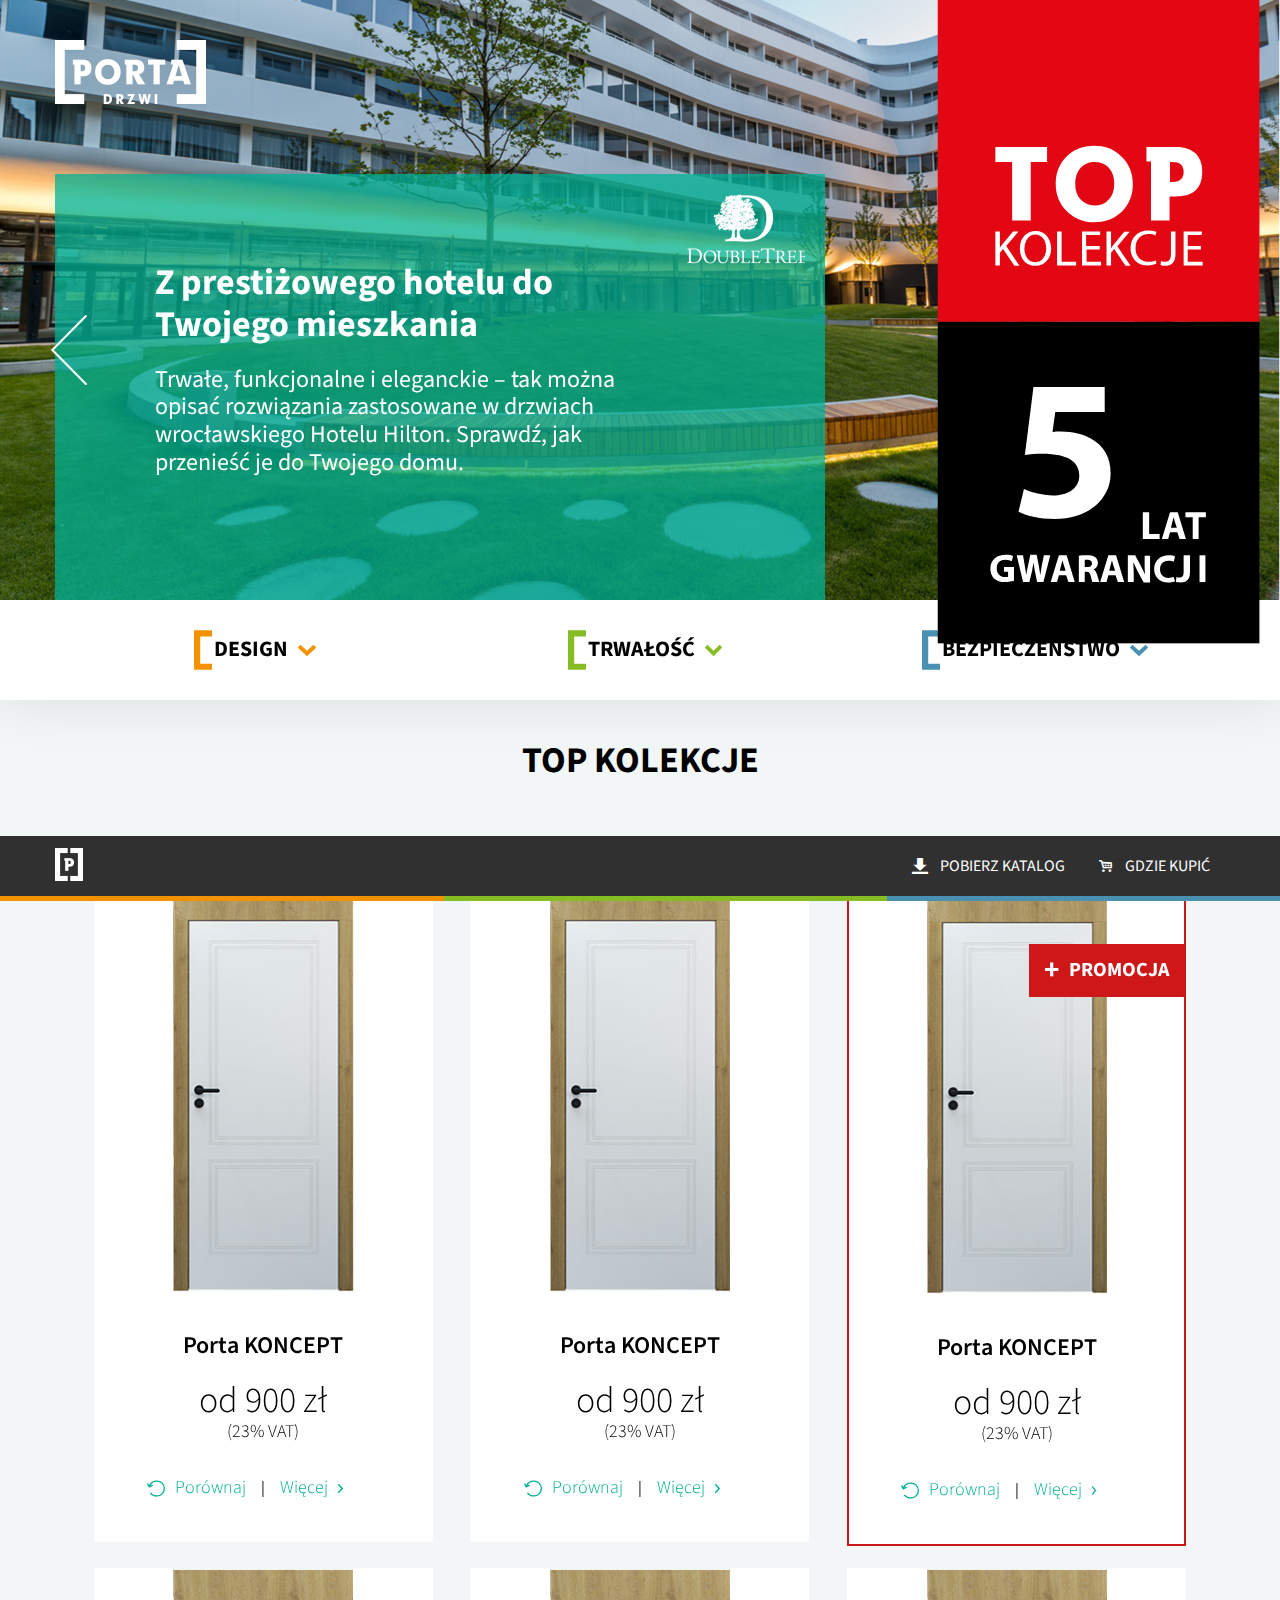
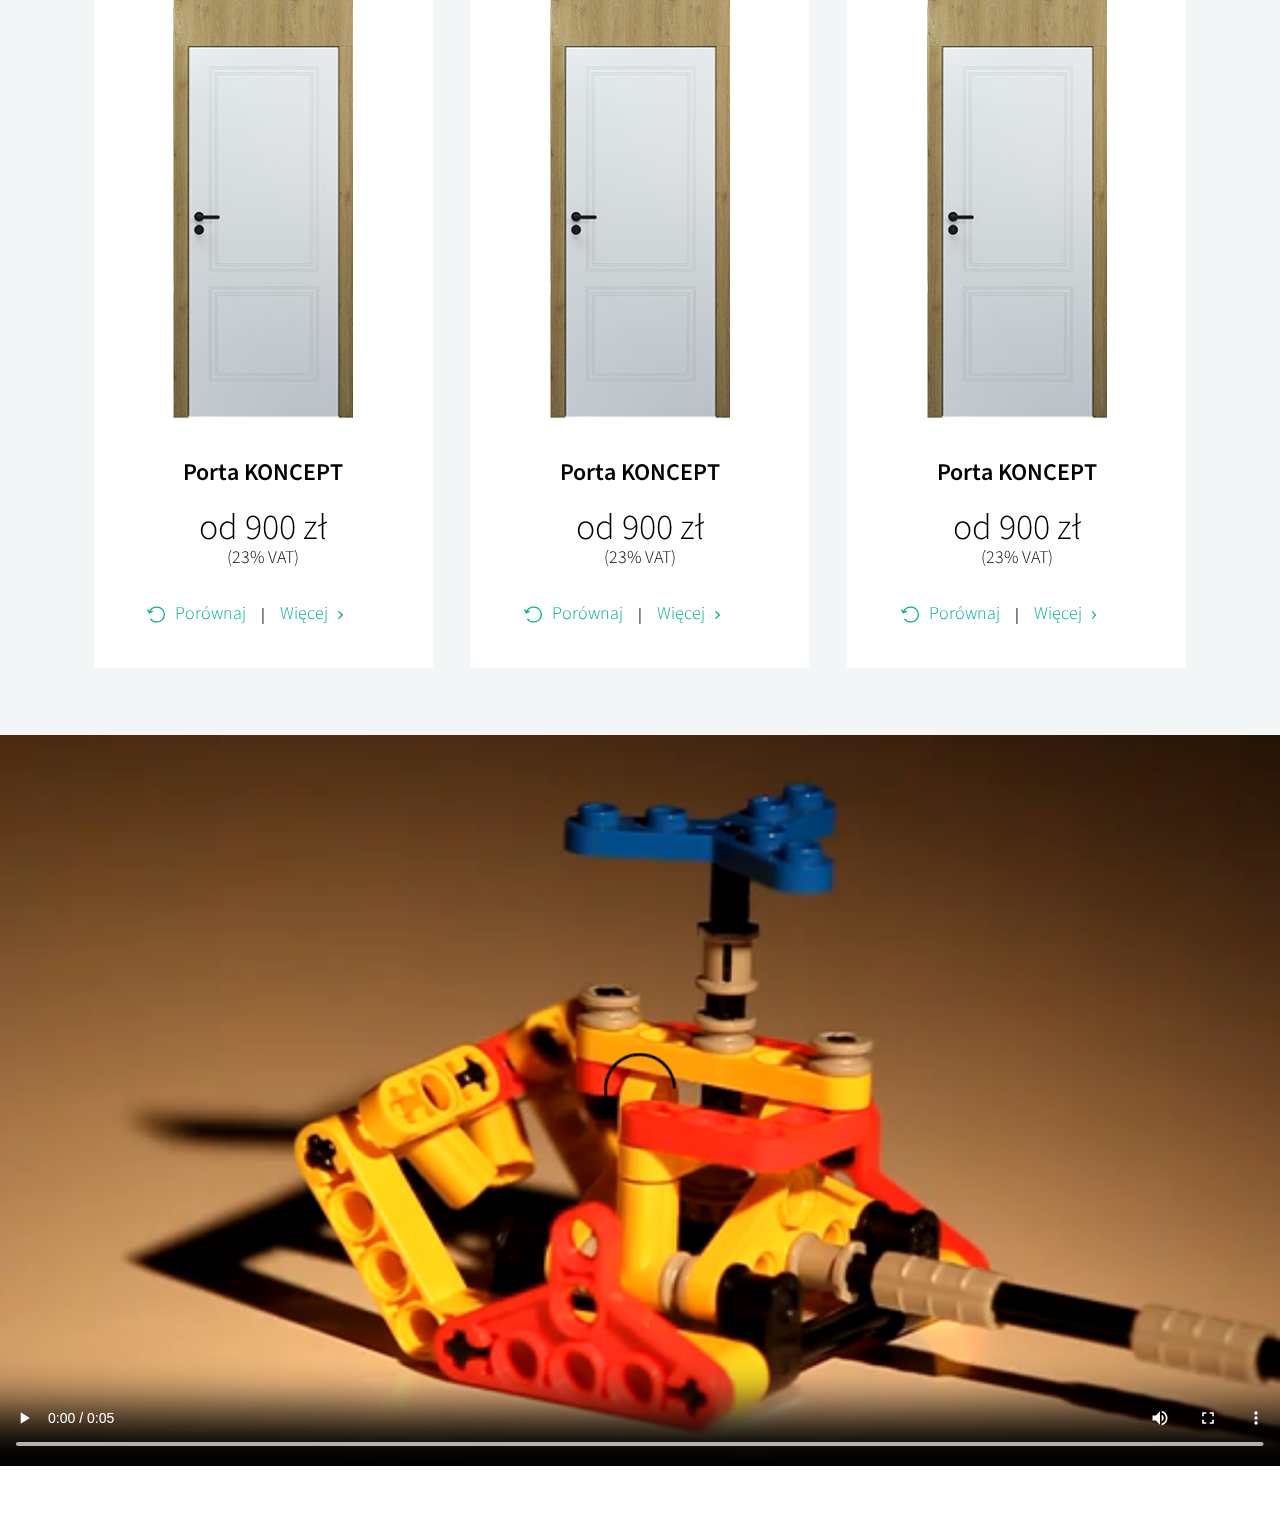
==== commit 3c220c28: "fix" ====
--- a/public/index.html
+++ b/public/index.html
@@ -9,6 +9,7 @@
     <link rel="stylesheet" href="css/owl.carousel.min.css">
     <link rel="stylesheet" href="css/owl.theme.default.min.css">
     <link rel="stylesheet" href="css/fontello/css/fontello.css">
+    <link rel="stylesheet" href="js/lightbox/css/lightbox.css">
     <link href="https://fonts.googleapis.com/css?family=Source+Sans+Pro:300,400,700" rel="stylesheet">
 
 
@@ -17,22 +18,20 @@
 <body>
 
     <header class="siteHeader">
+      <div class="topCollectionsLogo">
+          <img src="img/icons/logo.svg" alt="top_collections_logo">
+      </div>
+      <span class="leftNavArrow">
+        <img src="img/icons/arrow_slider.svg" alt="arrow_slider">
+      </span>
         <div class="slider_head owl-carousel owl-theme">
+          <a class="sliderLink" href="rekomendacje.html">
             <div class="item">
                 <img src="img/background1.png" alt="test" />
-                <span class="leftNavArrow"><i class="demo-icon icon-left-open-big"></i></span>
                 <div class="sliderText">
                     <div class="sliderTextPosition">
-                        <h1 class="logoWrapper"><a href="#"><img src="img/logo.png" alt="logo"/></a></h1>
-                        <div class="topCollectionsLogoWrapper">
-                            <div class="topCollectionsLogoWrapperInner">
-                                <h2>TOP</h2>
-                                <p>KOLEKCJE</p>
-                            </div>
-                            <div class="topCollectionsLogoGuarantee">
-                                <p><span>5</span>LAT GWARANCJI</p>
-                            </div>
-                        </div>
+                        <h1 class="logoWrapper"><img src="img/logo.png" alt="logo"/></h1>
+
                         <div class="sliderTextInner">
                             <div class="sliderTextInnerWrapper">
                                 <div class="sliderTextWrapper">
@@ -46,23 +45,18 @@
                         </div>
                     </div>
                 </div>
-                <span class="rightNavArrow"><i class="demo-icon icon-right-open-big"></i></span>
-            </div>
+                <div class="seeMoreButton">
+                  <p>Sprawdź</p>
+                </div>
+            </div>
+          </a>
+
+          <a class="sliderLink" href="#">
             <div class="item">
-                <img src="img/background2.jpg" alt="test" />
-                <span class="leftNavArrow"><i class="demo-icon icon-left-open-big"></i></span>
+                <img src="img/background1.png" alt="test" />
                 <div class="sliderText">
                     <div class="sliderTextPosition">
-                        <h1 class="logoWrapper"><a href="#"><img src="img/logo.png" alt="logo"/></a></h1>
-                        <div class="topCollectionsLogoWrapper">
-                            <div class="topCollectionsLogoWrapperInner">
-                                <h2>TOP</h2>
-                                <p>KOLEKCJE</p>
-                            </div>
-                            <div class="topCollectionsLogoGuarantee">
-                                <p><span>5</span>LAT GWARANCJI</p>
-                            </div>
-                        </div>
+                        <h1 class="logoWrapper"><img src="img/logo.png" alt="logo"/></h1>
                         <div class="sliderTextInner">
                             <div class="sliderTextInnerWrapper">
                                 <div class="sliderTextWrapper">
@@ -76,23 +70,15 @@
                         </div>
                     </div>
                 </div>
-                <span class="rightNavArrow"><i class="demo-icon icon-right-open-big"></i></span>
-            </div>
+            </div>
+          </a>
+
+          <a class="sliderLink" href="#">
             <div class="item">
-                <img src="img/background2.jpg" alt="test" />
-                <span class="leftNavArrow"><i class="demo-icon icon-left-open-big"></i></span>
+                <img src="img/background1.png" alt="test" />
                 <div class="sliderText">
                     <div class="sliderTextPosition">
-                        <h1 class="logoWrapper"><a href="#"><img src="img/logo.png" alt="logo"/></a></h1>
-                        <div class="topCollectionsLogoWrapper">
-                            <div class="topCollectionsLogoWrapperInner">
-                                <h2>TOP</h2>
-                                <p>KOLEKCJE</p>
-                            </div>
-                            <div class="topCollectionsLogoGuarantee">
-                                <p><span>5</span>LAT GWARANCJI</p>
-                            </div>
-                        </div>
+                        <h1 class="logoWrapper"><img src="img/logo.png" alt="logo"/></h1>
                         <div class="sliderTextInner">
                             <div class="sliderTextInnerWrapper">
                                 <div class="sliderTextWrapper">
@@ -106,20 +92,20 @@
                         </div>
                     </div>
                 </div>
-                <span class="rightNavArrow"><i class="demo-icon icon-right-open-big"></i></span>
-            </div>
+            </div>
+          </a>
         </div>
 
         <div class="menuBar">
             <div class="menuWrapper container">
                 <div class="menuItem designButton">
-                    <p>DESIGN</p>
+                    <p>DESIGN<img src="img/icons/design_pomaranczowe.svg" alt="design" /></p>
                 </div>
                 <div class="menuItem durabilityButton">
-                    <p>TRWAŁOŚĆ</p>
+                    <p>TRWAŁOŚĆ<img src="img/icons/design_zielone.svg" alt="design" /></p>
                 </div>
                 <div class="menuItem safetyButton">
-                    <p>BEZPIECZEŃSTWO</p>
+                    <p>BEZPIECZEŃSTWO<img src="img/icons/design_niebieskie.svg" alt="design" /></p>
                 </div>
             </div>
         </div>
@@ -276,7 +262,9 @@
             </div>
 
         </div>
-
+        <span class="rightNavArrow">
+          <img src="img/icons/arrow_slider.svg" alt="arrow_slider">
+        </span>
     </header>
 
     <section class="topCollections">
@@ -293,9 +281,9 @@
                             <p class="price">(23% VAT)</p>
 
                             <div class="showMore">
-                                <p class="turnProduct">Porównaj</p>
+                                <p class="turnProduct"><img src="img/icons/porownaj_male.svg" />Porównaj</p>
                                 <span class="blackLine">|</span>
-                                <p class="more"><a href="porta_koncept.html">Więcej</a></p>
+                                <p class="more"><a href="porta_koncept.html">Więcej<img src="img/icons/arrow.svg" /></a></p>
                             </div>
                         </div>
 
@@ -311,7 +299,7 @@
                             <p class="VAT">(23% VAT)</p>
 
                             <div class="showMore">
-                                <p class="turnProduct"><i class="demo-icon icon-ccw"></i></p>
+                                <p class="turnProduct"><img src="img/icons/porownaj_duze.svg" /></p>
                             </div>
                         </div>
                     </div>
@@ -325,9 +313,9 @@
                             <p class="price">(23% VAT)</p>
 
                             <div class="showMore">
-                                <p class="turnProduct">Porównaj</p>
+                                <p class="turnProduct"><img src="img/icons/porownaj_male.svg" />Porównaj</p>
                                 <span class="blackLine">|</span>
-                                <p class="more"><a href="#">Więcej</a></p>
+                                <p class="more"><a href="porta_koncept.html">Więcej<img src="img/icons/arrow.svg" /></a></p>
                             </div>
                         </div>
 
@@ -343,7 +331,7 @@
                             <p class="VAT">(23% VAT)</p>
 
                             <div class="showMore">
-                                <p class="turnProduct"><i class="demo-icon icon-ccw"></i></p>
+                                <p class="turnProduct"><img src="img/icons/porownaj_duze.svg" /></p>
                             </div>
                         </div>
                     </div>
@@ -358,18 +346,15 @@
                             <div class="promotionBar">
                                 <span class="plus">+</span>
                                 <p>PROMOCJA</p>
-
                                 <div class="promotionInner">
                                     Lorem ipsum dolor sit amet, consectetur adipisicing elit, sed do eiusmod tempor
                                 </div>
                             </div>
 
-
-
-                            <div class="showMore">
-                                <p class="turnProduct">Porównaj</p>
+                            <div class="showMore">
+                                <p class="turnProduct"><img src="img/icons/porownaj_male.svg" />Porównaj</p>
                                 <span class="blackLine">|</span>
-                                <p class="more"><a href="#">Więcej</a></p>
+                                <p class="more"><a href="porta_koncept.html">Więcej<img src="img/icons/arrow.svg" /></a></p>
                             </div>
                         </div>
 
@@ -385,7 +370,7 @@
                             <p class="VAT">(23% VAT)</p>
 
                             <div class="showMore">
-                                <p class="turnProduct"><i class="demo-icon icon-ccw"></i></p>
+                                <p class="turnProduct"><img src="img/icons/porownaj_duze.svg" /></p>
                             </div>
                         </div>
                     </div>
@@ -398,9 +383,9 @@
                             <p class="price">(23% VAT)</p>
 
                             <div class="showMore">
-                                <p class="turnProduct">Porównaj</p>
+                                <p class="turnProduct"><img src="img/icons/porownaj_male.svg" />Porównaj</p>
                                 <span class="blackLine">|</span>
-                                <p class="more"><a href="#">Więcej</a></p>
+                                <p class="more"><a href="porta_koncept.html">Więcej<img src="img/icons/arrow.svg" /></a></p>
                             </div>
                         </div>
 
@@ -416,7 +401,7 @@
                             <p class="VAT">(23% VAT)</p>
 
                             <div class="showMore">
-                                <p class="turnProduct"><i class="demo-icon icon-ccw"></i></p>
+                                <p class="turnProduct"><img src="img/icons/porownaj_duze.svg" /></p>
                             </div>
                         </div>
                     </div>
@@ -429,9 +414,9 @@
                             <p class="price">(23% VAT)</p>
 
                             <div class="showMore">
-                                <p class="turnProduct">Porównaj</p>
+                                <p class="turnProduct"><img src="img/icons/porownaj_male.svg" />Porównaj</p>
                                 <span class="blackLine">|</span>
-                                <p class="more"><a href="#">Więcej</a></p>
+                                <p class="more"><a href="porta_koncept.html">Więcej<img src="img/icons/arrow.svg" /></a></p>
                             </div>
                         </div>
 
@@ -447,7 +432,7 @@
                             <p class="VAT">(23% VAT)</p>
 
                             <div class="showMore">
-                                <p class="turnProduct"><i class="demo-icon icon-ccw"></i></p>
+                                <p class="turnProduct"><img src="img/icons/porownaj_duze.svg" /></p>
                             </div>
                         </div>
                     </div>
@@ -460,9 +445,9 @@
                             <p class="price">(23% VAT)</p>
 
                             <div class="showMore">
-                                <p class="turnProduct">Porównaj</p>
+                                <p class="turnProduct"><img src="img/icons/porownaj_male.svg" />Porównaj</p>
                                 <span class="blackLine">|</span>
-                                <p class="more"><a href="#">Więcej</a></p>
+                                <p class="more"><a href="porta_koncept.html">Więcej<img src="img/icons/arrow.svg" /></a></p>
                             </div>
                         </div>
 
@@ -478,7 +463,7 @@
                             <p class="VAT">(23% VAT)</p>
 
                             <div class="showMore">
-                                <p class="turnProduct"><i class="demo-icon icon-ccw"></i></p>
+                                <p class="turnProduct"><img src="img/icons/porownaj_duze.svg" /></p>
                             </div>
                         </div>
                     </div>
@@ -523,6 +508,7 @@
     <script src="js/jquery-3.1.1.min.js" type="text/javascript"></script>
     <script src="js/owl.carousel.min.js" type="text/javascript"></script>
     <script src="js/jquery.flip.min.js"></script>
+    <script src="js/lightbox/js/lightbox.js"></script>
     <script src="js/main.min.js" type="text/javascript"></script>
 
 </body>
--- a/public/css/default.min.css
+++ b/public/css/default.min.css
@@ -1,3 +1,3 @@
-﻿html,body,div,span,applet,object,iframe,h1,h2,h3,h4,h5,h6,p,blockquote,pre,a,abbr,acronym,address,big,cite,code,del,dfn,em,img,ins,kbd,q,s,samp,small,strike,strong,sub,sup,tt,var,b,u,i,center,dl,dt,dd,ol,ul,li,fieldset,form,label,legend,table,caption,tbody,tfoot,thead,tr,th,td,article,aside,canvas,details,embed,figure,figcaption,footer,header,hgroup,menu,nav,output,ruby,section,summary,time,mark,audio,video{margin:0;padding:0;border:0;font-size:100%;font:inherit;vertical-align:baseline}article,aside,details,figcaption,figure,footer,header,hgroup,menu,nav,section{display:block}body{line-height:1}ol,ul{list-style:none}blockquote,q{quotes:none}blockquote:before,blockquote:after{content:'';content:none}q:before,q:after{content:'';content:none}table{border-collapse:collapse;border-spacing:0}body{font-family:'Source Sans Pro', sans-serif;padding-bottom:64px}.container{max-width:1170px;margin:0 auto}.topCollectionsLogoWrapper{position:absolute;top:0;right:0;max-width:115px;max-height:230px}.topCollectionsLogoWrapper .topCollectionsLogoWrapperInner{background-color:#cd1719;color:white;width:100%;text-align:center;padding-top:45px;padding-bottom:10px;display:flex;flex-direction:column;justify-content:flex-end}.topCollectionsLogoWrapper .topCollectionsLogoWrapperInner h2{font-family:'Source Sans Pro', sans-serif;font-size:32px;font-weight:700;line-height:1.16}.topCollectionsLogoWrapper .topCollectionsLogoWrapperInner p{font-family:'Source Sans Pro', sans-serif;font-size:20px;font-weight:400;line-height:1.16}.topCollectionsLogoWrapper .topCollectionsLogoGuarantee{background-color:black;color:white;text-align:center;display:flex;flex-direction:column;justify-content:flex-end;width:100%;padding:15px 0}.topCollectionsLogoWrapper .topCollectionsLogoGuarantee p{font-family:'Source Sans Pro', sans-serif;font-size:18px;font-weight:700;line-height:1.16}.topCollectionsLogoWrapper .topCollectionsLogoGuarantee p span{font-family:'Source Sans Pro', sans-serif;font-size:76px;font-weight:700;line-height:1;margin-right:10px}.siteHeader{width:100%}.siteHeader .owl-carousel .owl-stage-outer .owl-stage .owl-item .item{position:relative;z-index:1;max-height:600px;overflow:hidden}.siteHeader .owl-carousel .owl-stage-outer .owl-stage .owl-item .item img{width:100%}.siteHeader .owl-carousel .owl-stage-outer .owl-stage .owl-item .item .leftNavArrow,.siteHeader .owl-carousel .owl-stage-outer .owl-stage .owl-item .item .rightNavArrow{position:absolute;z-index:3;height:100%;display:flex;align-items:center;color:white;font-size:72px;width:50%;top:0;transition:0.3s ease all;opacity:0}@media (max-width: 992px){.siteHeader .owl-carousel .owl-stage-outer .owl-stage .owl-item .item .leftNavArrow,.siteHeader .owl-carousel .owl-stage-outer .owl-stage .owl-item .item .rightNavArrow{display:none}}.siteHeader .owl-carousel .owl-stage-outer .owl-stage .owl-item .item .leftNavArrow:hover,.siteHeader .owl-carousel .owl-stage-outer .owl-stage .owl-item .item .rightNavArrow:hover{opacity:1}.siteHeader .owl-carousel .owl-stage-outer .owl-stage .owl-item .item .leftNavArrow i,.siteHeader .owl-carousel .owl-stage-outer .owl-stage .owl-item .item .rightNavArrow i{cursor:pointer}.siteHeader .owl-carousel .owl-stage-outer .owl-stage .owl-item .item .leftNavArrow{justify-content:flex-start;left:0}.siteHeader .owl-carousel .owl-stage-outer .owl-stage .owl-item .item .rightNavArrow{justify-content:flex-end;right:0}.siteHeader .owl-carousel .owl-stage-outer .owl-stage .owl-item .item .sliderText{position:absolute;top:0;z-index:2;width:100%;height:100%}.siteHeader .owl-carousel .owl-stage-outer .owl-stage .owl-item .item .sliderText .sliderTextPosition{max-width:1170px;margin:0 auto;display:flex;justify-content:space-between;flex-direction:column;height:100%;position:relative}.siteHeader .owl-carousel .owl-stage-outer .owl-stage .owl-item .item .sliderText .sliderTextPosition h1.logoWrapper{align-self:flex-start;position:relative;z-index:4}.siteHeader .owl-carousel .owl-stage-outer .owl-stage .owl-item .item .sliderText .sliderTextPosition h1.logoWrapper a{cursor:pointer;display:flex}.siteHeader .owl-carousel .owl-stage-outer .owl-stage .owl-item .item .sliderText .sliderTextPosition .topCollectionsLogoWrapper{position:absolute;top:0;right:0}@media (max-width: 992px){.siteHeader .owl-carousel .owl-stage-outer .owl-stage .owl-item .item .sliderText .sliderTextPosition .topCollectionsLogoWrapper{display:none}}.siteHeader .owl-carousel .owl-stage-outer .owl-stage .owl-item .item .sliderText .sliderTextPosition .sliderTextInner{max-height:426px;max-width:1170px;display:flex;color:white;justify-content:space-between;flex-basis:100%;position:relative}.siteHeader .owl-carousel .owl-stage-outer .owl-stage .owl-item .item .sliderText .sliderTextPosition .sliderTextInner .sliderTextInnerWrapper{background-color:rgba(0,177,148,0.75);padding:0 0 88px 100px;max-width:670px;flex-basis:65.8%;display:flex;justify-content:space-between}.siteHeader .owl-carousel .owl-stage-outer .owl-stage .owl-item .item .sliderText .sliderTextPosition .sliderTextInner .sliderTextInnerWrapper .sliderTextWrapper{max-width:470px}.siteHeader .owl-carousel .owl-stage-outer .owl-stage .owl-item .item .sliderText .sliderTextPosition .sliderTextInner .sliderTextInnerWrapper .sliderTextWrapper h2{font-family:'Source Sans Pro', sans-serif;font-size:36px;font-weight:700;line-height:1.16;padding-top:88px}.siteHeader .owl-carousel .owl-stage-outer .owl-stage .owl-item .item .sliderText .sliderTextPosition .sliderTextInner .sliderTextInnerWrapper .sliderTextWrapper p{padding-top:20px;font-family:'Source Sans Pro', sans-serif;font-size:24px;font-weight:400;line-height:1.16}.siteHeader .owl-carousel .owl-stage-outer .owl-stage .owl-item .item .sliderText .sliderTextPosition .sliderTextInner .sliderTextInnerWrapper .sliderPhotoWrapper{padding-top:20px;padding-right:20px}.siteHeader .menuBar{max-height:105px;display:flex;align-items:center;background-color:white;position:relative;-webkit-box-shadow:3px 3px 30px -7px rgba(0,0,0,0.75);-moz-box-shadow:3px 3px 30px -7px rgba(0,0,0,0.75);box-shadow:3px 3px 30px -7px rgba(0,0,0,0.75)}@media (max-width: 992px){.siteHeader .menuBar{max-height:none}}.siteHeader .menuBar .menuWrapper{display:flex;justify-content:space-around;align-items:center;flex-basis:100%;margin:0 auto}@media (max-width: 992px){.siteHeader .menuBar .menuWrapper{flex-wrap:wrap}}.siteHeader .menuBar .menuWrapper .menuItem{padding:30px;font-family:'Source Sans Pro', sans-serif;font-size:22px;font-weight:700;line-height:1.16;text-transform:uppercase;display:flex;flex-basis:33%;justify-content:center;align-items:center;position:relative;cursor:pointer;z-index:5;transition:0.6s ease all}@media (max-width: 992px){.siteHeader .menuBar .menuWrapper .menuItem{padding:10px 5px}}.siteHeader .menuBar .menuWrapper .menuItem.inactive{opacity:0.15}.siteHeader .menuBar .menuWrapper .menuItem.rotateArrow:after{transform:rotate(180deg)}.siteHeader .menuBar .menuWrapper .menuItem:nth-of-type(1):before{background-image:url("../img/ramka_pomaranczowy.svg")}.siteHeader .menuBar .menuWrapper .menuItem:nth-of-type(1):after{color:#f39200}.siteHeader .menuBar .menuWrapper .menuItem:nth-of-type(2):before{background-image:url("../img/ramka_zielona.svg")}.siteHeader .menuBar .menuWrapper .menuItem:nth-of-type(2):after{color:#86bd25}.siteHeader .menuBar .menuWrapper .menuItem:nth-of-type(3):before{background-image:url("../img/ramka_niebieski.svg")}.siteHeader .menuBar .menuWrapper .menuItem:nth-of-type(3):after{color:#4a90b3}.siteHeader .menuBar .menuWrapper .menuItem:before{content:'';display:block;width:30px;height:40px;background-repeat:no-repeat;background-size:contain;position:relative;left:10px}.siteHeader .menuBar .menuWrapper .menuItem:after{content:'\E802';font-family:'fontello';padding:0 15px;transition:0.6s ease all}.siteHeader .accessoriesWrapper{margin-top:1px;width:100%;position:absolute;z-index:5;background-color:white;-webkit-box-shadow:4px 15px 13px -15px rgba(0,0,0,0.75);-moz-box-shadow:4px 15px 13px -15px rgba(0,0,0,0.75);box-shadow:4px 15px 13px -15px rgba(0,0,0,0.75);display:none}.siteHeader .accessoriesWrapper .accessoriesWrapperInner{max-width:1170px;margin:0 auto;display:flex;justify-content:space-between;flex-wrap:wrap;padding:30px 20px 0}.siteHeader .accessoriesWrapper .accessoriesWrapperInner .accessoriesItem{flex-basis:45%;display:flex;align-items:center;padding:30px 0}@media (max-width: 992px){.siteHeader .accessoriesWrapper .accessoriesWrapperInner .accessoriesItem{flex-wrap:wrap;justify-content:center;flex-basis:100%}}.siteHeader .accessoriesWrapper .accessoriesWrapperInner .accessoriesItem .accessoriesItemPhoto{padding-right:30px}.siteHeader .accessoriesWrapper .accessoriesWrapperInner .accessoriesItem .accessoriesItemText h3{font-family:'Source Sans Pro', sans-serif;font-size:22px;font-weight:700;line-height:1.16;padding-bottom:18px}@media (max-width: 992px){.siteHeader .accessoriesWrapper .accessoriesWrapperInner .accessoriesItem .accessoriesItemText h3{padding-top:15px}}.siteHeader .accessoriesWrapper .accessoriesWrapperInner .accessoriesItem .accessoriesItemText p{font-family:'Source Sans Pro', sans-serif;font-size:18px;font-weight:300;line-height:1.16}section.topCollections{width:100%;background-color:#f2f6f6;padding-bottom:60px}section.topCollections .topCollectionsContainer{max-width:1170px;margin:0 auto}section.topCollections .topCollectionsContainer .topCollectionsWrapper h2{font-family:'Source Sans Pro', sans-serif;font-size:36px;font-weight:700;line-height:1.16;text-transform:uppercase;text-align:center;padding:40px 0}section.topCollections .topCollectionsContainer .topCollectionsWrapper .productsWrapper{display:flex;justify-content:space-around;flex-wrap:wrap;padding:0 20px}section.topCollections .topCollectionsContainer .topCollectionsWrapper .productsWrapper .productsWrapperInner{flex-basis:30%;padding:20px 0}section.topCollections .topCollectionsContainer .topCollectionsWrapper .productsWrapper .productsWrapperInner .productItemFront{max-height:700px;background-color:white;display:flex;flex-direction:column;align-items:center;transition:0.4s ease all;margin-bottom:30px;padding:0 30px;width:calc(100% - 60px)}section.topCollections .topCollectionsContainer .topCollectionsWrapper .productsWrapper .productsWrapperInner .productItemFront:hover{-webkit-box-shadow:0 10px 40px 10px rgba(0,0,0,0.15);-moz-box-shadow:0 10px 40px 10px rgba(0,0,0,0.15);box-shadow:0 10px 40px 10px rgba(0,0,0,0.15)}section.topCollections .topCollectionsContainer .topCollectionsWrapper .productsWrapper .productsWrapperInner .productItemFront img{max-width:180px}section.topCollections .topCollectionsContainer .topCollectionsWrapper .productsWrapper .productsWrapperInner .productItemFront h3{font-family:'Source Sans Pro', sans-serif;font-size:24px;font-weight:700;line-height:1.16;padding:40px 0 20px}section.topCollections .topCollectionsContainer .topCollectionsWrapper .productsWrapper .productsWrapperInner .productItemFront h4{font-family:'Source Sans Pro', sans-serif;font-size:36px;font-weight:300;line-height:1.16}section.topCollections .topCollectionsContainer .topCollectionsWrapper .productsWrapper .productsWrapperInner .productItemFront p{font-family:'Source Sans Pro', sans-serif;font-size:18px;font-weight:300;line-height:1.16}section.topCollections .topCollectionsContainer .topCollectionsWrapper .productsWrapper .productsWrapperInner .productItemFront .showMore{display:flex;padding:35px 0 15px;align-items:center;width:80%;justify-content:space-between;color:#00b194}section.topCollections .topCollectionsContainer .topCollectionsWrapper .productsWrapper .productsWrapperInner .productItemFront .showMore .turnProduct{cursor:pointer;flex-basis:50%;display:flex;justify-content:flex-end;margin-right:15px}section.topCollections .topCollectionsContainer .topCollectionsWrapper .productsWrapper .productsWrapperInner .productItemFront .showMore .turnProduct:before{content:'\E806';font-family:'fontello';margin-right:10px}section.topCollections .topCollectionsContainer .topCollectionsWrapper .productsWrapper .productsWrapperInner .productItemFront .showMore .blackLine{color:black}section.topCollections .topCollectionsContainer .topCollectionsWrapper .productsWrapper .productsWrapperInner .productItemFront .showMore .more{cursor:pointer;flex-basis:50%;display:flex;justify-content:flex-start;margin-left:15px}section.topCollections .topCollectionsContainer .topCollectionsWrapper .productsWrapper .productsWrapperInner .productItemFront .showMore .more a{font-family:'Source Sans Pro', sans-serif;font-size:18px;font-weight:300;line-height:1.16;color:#00b194;text-decoration:none}section.topCollections .topCollectionsContainer .topCollectionsWrapper .productsWrapper .productsWrapperInner .productItemFront .showMore .more:after{content:'\E801';font-family:'fontello';margin-left:10px}section.topCollections .topCollectionsContainer .topCollectionsWrapper .productsWrapper .productsWrapperInner .productItemFront.promotion{border:2px solid #cd1719;position:relative}section.topCollections .topCollectionsContainer .topCollectionsWrapper .productsWrapper .productsWrapperInner .productItemFront.promotion .promotionBar{position:absolute;top:100px;right:0;background-color:#cd1719;padding:10px 15px;display:flex;align-items:center;max-height:50px;cursor:pointer;transition:.3s ease all;max-width:160px}section.topCollections .topCollectionsContainer .topCollectionsWrapper .productsWrapper .productsWrapperInner .productItemFront.promotion .promotionBar span{transition:.7s ease all}section.topCollections .topCollectionsContainer .topCollectionsWrapper .productsWrapper .productsWrapperInner .productItemFront.promotion .promotionBar span.rotated{transform:rotate(225deg)}section.topCollections .topCollectionsContainer .topCollectionsWrapper .productsWrapper .productsWrapperInner .productItemFront.promotion .promotionBar .promotionInner{background-color:rgba(205,23,25,0.75);max-width:160px;position:absolute;color:white;width:calc(100% - 30px);right:0;top:55px;padding:15px;display:none;font-family:'Source Sans Pro', sans-serif;font-size:16px;font-weight:300;line-height:1.16}section.topCollections .topCollectionsContainer .topCollectionsWrapper .productsWrapper .productsWrapperInner .productItemFront.promotion .promotionBar .plus{color:white;font-family:'Source Sans Pro', sans-serif;font-size:29px;font-weight:700;line-height:1.16;margin-right:10px}section.topCollections .topCollectionsContainer .topCollectionsWrapper .productsWrapper .productsWrapperInner .productItemFront.promotion .promotionBar p{color:white;text-transform:uppercase;font-family:'Source Sans Pro', sans-serif;font-size:20px;font-weight:700;line-height:1.16}section.topCollections .topCollectionsContainer .topCollectionsWrapper .productsWrapper .productsWrapperInner .productItemBack{flex-basis:27%;background-color:white;display:flex;flex-direction:column;align-items:center;margin-bottom:30px;transition:1s ease all;padding:0 30px}section.topCollections .topCollectionsContainer .topCollectionsWrapper .productsWrapper .productsWrapperInner .productItemBack:hover{-webkit-box-shadow:0 10px 40px 10px rgba(0,0,0,0.15);-moz-box-shadow:0 10px 40px 10px rgba(0,0,0,0.15);box-shadow:0 10px 40px 10px rgba(0,0,0,0.15)}section.topCollections .topCollectionsContainer .topCollectionsWrapper .productsWrapper .productsWrapperInner .productItemBack img{max-width:100px}section.topCollections .topCollectionsContainer .topCollectionsWrapper .productsWrapper .productsWrapperInner .productItemBack h3{font-family:'Source Sans Pro', sans-serif;font-size:24px;font-weight:700;line-height:1.16;padding:40px 0 20px}section.topCollections .topCollectionsContainer .topCollectionsWrapper .productsWrapper .productsWrapperInner .productItemBack h4{font-family:'Source Sans Pro', sans-serif;font-size:36px;font-weight:300;line-height:1.16;padding:20px 0 15px}section.topCollections .topCollectionsContainer .topCollectionsWrapper .productsWrapper .productsWrapperInner .productItemBack p{font-family:'Source Sans Pro', sans-serif;font-size:16px;font-weight:300;line-height:1.3}section.topCollections .topCollectionsContainer .topCollectionsWrapper .productsWrapper .productsWrapperInner .productItemBack .productInfo{font-family:'Source Sans Pro', sans-serif;font-size:18px;font-weight:300;line-height:1.5;text-align:center;border-bottom:1px solid black;border-top:1px solid black;padding:15px 0}section.topCollections .topCollectionsContainer .topCollectionsWrapper .productsWrapper .productsWrapperInner .productItemBack .showMore{display:flex;padding:10px 0;align-items:center;color:#00b194}section.topCollections .topCollectionsContainer .topCollectionsWrapper .productsWrapper .productsWrapperInner .productItemBack .showMore .turnProduct{padding-top:20px;cursor:pointer;flex-basis:50%;font-size:35px}section.videoSection{width:100%}section.videoSection .videoWrapper{max-width:1920px;margin:0 auto}section.videoSection .videoWrapper video{width:100%}footer.footerBlock{position:fixed;bottom:0;z-index:10;background-color:#303030;width:100%;max-height:64px}footer.footerBlock .footerWrapper{max-width:1170px;margin:0 auto;color:white;display:flex;padding:12px 40px;justify-content:space-between;align-items:center}@media (max-width: 500px){footer.footerBlock .footerWrapper{padding:12px 10px}}footer.footerBlock .footerWrapper .footerItems{display:flex}footer.footerBlock .footerWrapper .footerItems .footerItem{display:flex;padding:0 15px}@media (max-width: 500px){footer.footerBlock .footerWrapper .footerItems .footerItem{padding:0 5px;align-items:center}}footer.footerBlock .footerWrapper .footerItems .footerItem a{color:white;text-decoration:none;text-transform:uppercase}footer.footerBlock .footerWrapper .footerItems .footerItem.katalog span{display:block;padding-right:8px}footer.footerBlock .footerWrapper .footerItems .footerItem.shop span{display:block;padding-right:8px}footer.footerBlock .footerColors{height:5px;width:105%;display:flex;left:0;bottom:0}footer.footerBlock .footerColors .footerColor{flex-basis:33%;display:block}footer.footerBlock .footerColors .footerColor:nth-of-type(1){background-color:#f39200}footer.footerBlock .footerColors .footerColor:nth-of-type(2){background-color:#86bd25}footer.footerBlock .footerColors .footerColor:nth-of-type(3){background-color:#4a90b3}body.collectionBody{padding-top:60px;overflowx:hidden}header.collectionHeader{position:fixed;z-index:10;top:0;width:100%;background-color:black;max-height:60px}header.collectionHeader .collectionHeaderWrapper{max-width:1440px;margin:0 auto;display:flex;justify-content:flex-start}header.collectionHeader .collectionHeaderWrapper a{text-decoration:none;color:white;font-family:'Source Sans Pro', sans-serif;font-size:16px;font-weight:400;line-height:1.16;padding:20px 15px;display:flex;align-items:center}@media (max-width: 550px){header.collectionHeader .collectionHeaderWrapper a{padding:20px 5px}}header.collectionHeader .collectionHeaderWrapper a span{font-family:'Source Sans Pro', sans-serif;font-size:8px;font-weight:300;line-height:1.16;padding-right:5px}header.collectionHeader .collectionHeaderWrapper a b{font-family:'Source Sans Pro', sans-serif;font-size:16px;font-weight:700;line-height:1.16;padding-left:5px}section.doorPresentation{max-width:1630px;margin:0 auto;padding:68px 20px;position:relative}section.doorPresentation .topCollectionsLogoWrapper.collectionSite{top:-2px;right:0}@media (max-width: 1440px){section.doorPresentation .topCollectionsLogoWrapper.collectionSite{display:none}}section.doorPresentation .doorPresentationWrapper{display:flex;justify-content:space-between;flex-wrap:wrap}@media (max-width: 992px){section.doorPresentation .doorPresentationWrapper{display:block}}section.doorPresentation .doorPresentationWrapper .modelPart{flex-basis:34.6%;display:flex;flex-wrap:wrap;justify-content:center}@media (max-width: 992px){section.doorPresentation .doorPresentationWrapper .modelPart{flex-basis:100%}}@media (max-width: 500px){section.doorPresentation .doorPresentationWrapper .modelPart img{max-height:250px}}section.doorPresentation .doorPresentationWrapper .modelPart .doorsInfo{display:flex;justify-content:center;align-items:center;padding-top:20px}@media (max-width: 992px){section.doorPresentation .doorPresentationWrapper .modelPart .doorsInfo{flex-basis:70%;padding:20px}}section.doorPresentation .doorPresentationWrapper .modelPart .doorsInfo .doorsInfoItem{text-align:center;padding:0 10px}section.doorPresentation .doorPresentationWrapper .modelPart .doorsInfo .doorsInfoItem h2.model{font-family:'Source Sans Pro', sans-serif;font-size:32px;font-weight:700;line-height:1.16}section.doorPresentation .doorPresentationWrapper .modelPart .doorsInfo .doorsInfoItem h2.color,section.doorPresentation .doorPresentationWrapper .modelPart .doorsInfo .doorsInfoItem h2.type{font-family:'Source Sans Pro', sans-serif;font-size:16px;font-weight:400;line-height:1.16}section.doorPresentation .doorPresentationWrapper .modelPart .doorsInfo .doorsInfoItem p{color:#a2a2a2;padding-top:10px}section.doorPresentation .doorPresentationWrapper .modelPart .doorsInfo .greyLine{height:1px;width:80%;display:block;background-color:#a2a2a2;margin:10px 0;padding:0 5px;position:relative;top:-10px;max-width:30px}section.doorPresentation .doorPresentationWrapper .infoPart{flex-basis:48.7%;display:flex;flex-direction:column;justify-content:space-between;max-width:570px}@media (max-width: 992px){section.doorPresentation .doorPresentationWrapper .infoPart{flex-basis:100%;margin:0 auto}}section.doorPresentation .doorPresentationWrapper .infoPart .infoPartWrapper .infoHead{display:flex;justify-content:space-between;align-items:flex-end;padding-bottom:50px}@media (max-width: 500px){section.doorPresentation .doorPresentationWrapper .infoPart .infoPartWrapper .infoHead{flex-direction:column;justify-content:center;align-items:center;text-align:center;padding:20px 0}}section.doorPresentation .doorPresentationWrapper .infoPart .infoPartWrapper .infoHead .collectionName{font-family:'Source Sans Pro', sans-serif;font-size:36px;font-weight:700;line-height:1.16}section.doorPresentation .doorPresentationWrapper .infoPart .infoPartWrapper .infoHead .collectionPrice{font-family:'Source Sans Pro', sans-serif;font-size:16px;font-weight:300;line-height:1.16;color:#303030}@media (max-width: 500px){section.doorPresentation .doorPresentationWrapper .infoPart .infoPartWrapper .infoHead .collectionPrice{padding:15px 0 20px}}section.doorPresentation .doorPresentationWrapper .infoPart .infoPartWrapper .infoHead .collectionPrice span{font-family:'Source Sans Pro', sans-serif;font-size:36px;font-weight:300;line-height:1.16}section.doorPresentation .doorPresentationWrapper .infoPart .infoPartWrapper .collectionBenefits h2{font-family:'Source Sans Pro', sans-serif;font-size:16px;font-weight:300;line-height:1.16;padding-bottom:10px}section.doorPresentation .doorPresentationWrapper .infoPart .infoPartWrapper .collectionBenefits p{font-family:'Source Sans Pro', sans-serif;font-size:16px;font-weight:300;line-height:1.16;padding:5px 0 5px 30px;display:flex;align-items:center;position:relative}section.doorPresentation .doorPresentationWrapper .infoPart .infoPartWrapper .collectionBenefits p span.plus{color:#cd1719;font-family:'Source Sans Pro', sans-serif;font-size:32px;font-weight:400;line-height:1.16;position:absolute;top:-5px;left:0}section.doorPresentation .doorPresentationWrapper .infoPart .colorsWrapper{padding-top:25px}section.doorPresentation .doorPresentationWrapper .infoPart .colorsWrapper h2{font-family:'Source Sans Pro', sans-serif;font-size:16px;font-weight:300;line-height:1.16;padding-bottom:5px}section.doorPresentation .doorPresentationWrapper .infoPart .colorsWrapper .collectionSlider{display:flex}section.doorPresentation .doorPresentationWrapper .infoPart .colorsWrapper .collectionSlider .collectionSliderWrapper{width:calc(100% - 50px)}section.doorPresentation .doorPresentationWrapper .infoPart .colorsWrapper .collectionSlider .collectionSliderWrapper .item{flex-basis:23%;padding:20px 10px;transition:0.4s ease all;margin:0px 0 35px}section.doorPresentation .doorPresentationWrapper .infoPart .colorsWrapper .collectionSlider .collectionSliderWrapper .item:hover{-webkit-box-shadow:10px 10px 40px -10px rgba(0,0,0,0.7);-moz-box-shadow:10px 10px 40px -10px rgba(0,0,0,0.7);box-shadow:10px 10px 40px -10px rgba(0,0,0,0.7)}section.doorPresentation .doorPresentationWrapper .infoPart .colorsWrapper .collectionSlider .collectionSliderWrapper .item img{max-width:68px;margin:0 auto}section.doorPresentation .doorPresentationWrapper .infoPart .colorsWrapper .collectionSlider .collectionSliderWrapper .item .itemInfoWrapper{text-align:center;display:flex;flex-direction:column;align-items:center}section.doorPresentation .doorPresentationWrapper .infoPart .colorsWrapper .collectionSlider .collectionSliderWrapper .item .itemInfoWrapper h2{font-family:'Source Sans Pro', sans-serif;font-size:16px;font-weight:400;line-height:1.16;padding:24px 0 10px}section.doorPresentation .doorPresentationWrapper .infoPart .colorsWrapper .collectionSlider .collectionSliderWrapper .item .itemInfoWrapper h3{font-family:'Source Sans Pro', sans-serif;font-size:16px;font-weight:400;line-height:1.16;padding-top:5px}section.doorPresentation .doorPresentationWrapper .infoPart .colorsWrapper .collectionSlider .collectionSliderWrapper .item .itemInfoWrapper span{height:1px;width:80%;display:block;background-color:#a2a2a2;margin:10px}section.doorPresentation .doorPresentationWrapper .infoPart .colorsWrapper .collectionSlider .collectionSliderWrapper .item .itemInfoWrapper p{font-family:'Source Sans Pro', sans-serif;font-size:16px;font-weight:400;line-height:1.16;color:#a2a2a2}section.doorPresentation .doorPresentationWrapper .infoPart .colorsWrapper .collectionSlider .navArrow{display:flex;align-items:center;justify-content:center}section.doorPresentation .doorPresentationWrapper .infoPart .colorsWrapper .collectionSlider .navArrow:hover{cursor:pointer}section.doorPresentation .doorPresentationWrapper .infoPart .seeMoreWrapper{display:flex;flex-wrap:wrap;justify-content:center}section.doorPresentation .doorPresentationWrapper .infoPart .seeMoreWrapper p{font-family:'Source Sans Pro', sans-serif;font-size:16px;font-weight:400;line-height:1.16;margin-right:25px}section.doorPresentation .doorPresentationWrapper .infoPart .seeMoreWrapper a{color:#00b194;font-family:'Source Sans Pro', sans-serif;font-size:16px;font-weight:400;line-height:1.16;text-decoration:none;display:flex;align-items:center}@media (max-width: 400px){section.doorPresentation .doorPresentationWrapper .infoPart .seeMoreWrapper a{padding-top:15px}}section.doorPresentation .doorPresentationWrapper .infoPart .seeMoreWrapper a:after{content:'\E801';font-family:'fontello';margin-left:10px;font-size:14px}section.modelsSlider{background-color:#f2f6f6;-webkit-box-shadow:inset -2px 1px 59px -19px rgba(0,0,0,0.75);-moz-box-shadow:inset -2px 1px 59px -19px rgba(0,0,0,0.75);box-shadow:inset -2px 1px 59px -19px rgba(0,0,0,0.75);padding-bottom:15px}section.modelsSlider h2{font-family:'Source Sans Pro', sans-serif;font-size:32px;font-weight:700;line-height:1.16;text-align:center;padding:40px 0}section.modelsSlider .modelsSliderWrapper{display:flex;align-items:center}section.modelsSlider .modelsSliderWrapper .navArrow{cursor:pointer}section.modelsSlider .modelsSliderWrapper .modelsSliderWrapperInner{padding:0 20px;width:calc(100% - 90px)}section.modelsSlider .modelsSliderWrapper .modelsSliderWrapperInner .item{padding:20px;background-color:white;text-align:center}section.modelsSlider .modelsSliderWrapper .modelsSliderWrapperInner .item img{max-width:100px;margin:0 auto}section.modelsSlider .modelsSliderWrapper .modelsSliderWrapperInner .item h2{font-family:'Source Sans Pro', sans-serif;font-size:16px;font-weight:400;line-height:1.16;color:#a2a2a2;padding:20px 0 10px}section.modelsSlider .modelsSliderWrapper .modelsSliderWrapperInner .item h3{font-family:'Source Sans Pro', sans-serif;font-size:32px;font-weight:400;line-height:1.16}section.modelsSlider .modelsSliderWrapper .modelsSliderWrapperInner .owl-dots{padding-top:20px}section.modelsSlider .modelsSliderWrapper .modelsSliderWrapperInner .owl-dots button.owl-dot{outline:none}section.modelsSlider .modelsSliderWrapper .modelsSliderWrapperInner .owl-dots button.owl-dot span{background-color:black;width:40px;height:1px}section.modelsSlider .modelsSliderWrapper .modelsSliderWrapperInner .owl-dots button.owl-dot.active span{background-color:#00b194;height:3px}section.extraProducts .extraProductsWrapper{max-width:970px;margin:0 auto}section.extraProducts .extraProductsWrapper h2{font-family:'Source Sans Pro', sans-serif;font-size:32px;font-weight:700;line-height:1.16;text-align:center;padding:40px 0}section.extraProducts .extraProductsWrapper .extraProductsWrapperInner{display:flex;justify-content:space-between;flex-wrap:wrap}@media (max-width: 992px){section.extraProducts .extraProductsWrapper .extraProductsWrapperInner{justify-content:center}}section.extraProducts .extraProductsWrapper .extraProductsWrapperInner .accesorries{display:flex;justify-content:space-between;position:relative;padding-bottom:45px;margin:0 10px 45px 10px}@media (max-width: 600px){section.extraProducts .extraProductsWrapper .extraProductsWrapperInner .accesorries{flex-wrap:wrap}}section.extraProducts .extraProductsWrapper .extraProductsWrapperInner .accesorries:after{content:'';font-family:'Source Sans Pro', sans-serif;font-size:16px;font-weight:400;line-height:1.16;color:#a2a2a2;padding-top:10px;border-top:1px solid #a2a2a2;position:absolute;bottom:0;width:100%;text-align:center}section.extraProducts .extraProductsWrapper .extraProductsWrapperInner .accesorries .item{padding:0 10px;text-align:center}@media (max-width: 992px){section.extraProducts .extraProductsWrapper .extraProductsWrapperInner .accesorries .item{flex-basis:100%}}section.extraProducts .extraProductsWrapper .extraProductsWrapperInner .accesorries .item h2{font-family:'Source Sans Pro', sans-serif;font-size:16px;font-weight:400;line-height:1.16;padding:10px 0}section.extraProducts .extraProductsWrapper .extraProductsWrapperInner .accesorries .item p{font-family:'Source Sans Pro', sans-serif;font-size:16px;font-weight:400;line-height:1.16}section.extraProducts .extraProductsWrapper .extraProductsWrapperInner .accesorries.leftSide{flex-basis:49.15%}section.extraProducts .extraProductsWrapper .extraProductsWrapperInner .accesorries.leftSide:after{content:'OŚCIEŻNICE'}section.extraProducts .extraProductsWrapper .extraProductsWrapperInner .accesorries.rightSide{flex-basis:23%}section.extraProducts .extraProductsWrapper .extraProductsWrapperInner .accesorries.rightSide:after{content:'KLAMKI'}
+﻿html,body,div,span,applet,object,iframe,h1,h2,h3,h4,h5,h6,p,blockquote,pre,a,abbr,acronym,address,big,cite,code,del,dfn,em,img,ins,kbd,q,s,samp,small,strike,strong,sub,sup,tt,var,b,u,i,center,dl,dt,dd,ol,ul,li,fieldset,form,label,legend,table,caption,tbody,tfoot,thead,tr,th,td,article,aside,canvas,details,embed,figure,figcaption,footer,header,hgroup,menu,nav,output,ruby,section,summary,time,mark,audio,video{margin:0;padding:0;border:0;font-size:100%;font:inherit;vertical-align:baseline}article,aside,details,figcaption,figure,footer,header,hgroup,menu,nav,section{display:block}body{line-height:1}ol,ul{list-style:none}blockquote,q{quotes:none}blockquote:before,blockquote:after{content:'';content:none}q:before,q:after{content:'';content:none}table{border-collapse:collapse;border-spacing:0}body{font-family:'Source Sans Pro', sans-serif;padding-bottom:64px}.container{max-width:1170px;margin:0 auto}.redText{color:#cd1719;font-weight:700 !important}.regularFont{font-weight:400;color:black}.boldText{font-weight:700}.greyText{color:#778692}.topCollectionsLogo{position:fixed;z-index:10;top:0;right:10%;transition:.4s ease all;pointer-events:none;max-height:230px}.topCollectionsLogo img{width:160%;transition:.4s ease all}.topCollectionsLogo.resized{right:7%}.topCollectionsLogo.resized img{width:100%}@media (max-width: 772px){.topCollectionsLogo{max-height:180px;right:5%}.topCollectionsLogo img{width:100%;transition:.4s ease all}.topCollectionsLogo.resized{right:0}}.menuItem{padding:30px;font-family:'Source Sans Pro', sans-serif;font-size:22px;font-weight:700;line-height:1.16;text-transform:uppercase;display:flex;flex-basis:33%;justify-content:center;align-items:center;position:relative;cursor:pointer;z-index:5;transition:0.6s ease all;outline:none}@media (max-width: 500px){.menuItem{flex-basis:80%}}@media (min-width: 500px) and (max-width: 992px){.menuItem{flex-basis:auto}}@media (max-width: 992px){.menuItem{padding:10px 5px}}.menuItem img{margin-left:10px;transition:.6s ease all}.menuItem.inactive{opacity:0.15}.menuItem.rotateArrow img{transform:rotate(-180deg)}.menuItem:nth-of-type(1):before{background-image:url("../img/ramka_pomaranczowy.svg")}.menuItem:nth-of-type(1):after{color:#f39200}.menuItem:nth-of-type(2):before{background-image:url("../img/ramka_zielona.svg")}.menuItem:nth-of-type(2):after{color:#86bd25}.menuItem:nth-of-type(3):before{background-image:url("../img/ramka_niebieski.svg")}.menuItem:nth-of-type(3):after{color:#4a90b3}.menuItem:before{content:'';display:block;width:30px;height:40px;background-repeat:no-repeat;background-size:contain;position:relative;left:10px}header.blackBar{position:fixed;z-index:10;top:0;width:100%;background-color:black;max-height:60px}header.blackBar .topCollectionsLogo{top:58px}header.blackBar .blackBarWrapper{max-width:1440px;margin:0 auto;display:flex;justify-content:flex-start;position:relative}header.blackBar .blackBarWrapper a{text-decoration:none;color:white;font-family:'Source Sans Pro', sans-serif;font-size:16px;font-weight:400;line-height:1.16;padding:20px 15px;display:flex;align-items:center}@media (max-width: 550px){header.blackBar .blackBarWrapper a{padding:20px 5px}}header.blackBar .blackBarWrapper a span{font-family:'Source Sans Pro', sans-serif;font-size:8px;font-weight:300;line-height:1.16;padding-right:5px}header.blackBar .blackBarWrapper a b{font-family:'Source Sans Pro', sans-serif;font-size:16px;font-weight:700;line-height:1.16;padding-left:5px}.greenAdd{background:rgba(0,177,148,0.7);position:absolute;top:0;left:0;width:100%;height:100%;color:white;display:flex;justify-content:center;align-items:center;flex-direction:column;transition:1s ease all;opacity:0}.greenAdd:hover{opacity:1}.greenAdd .greenAddTitle{font-family:'Source Sans Pro', sans-serif;font-size:24px;font-weight:700;line-height:1.16;padding:10px 0}.greenAdd p{font-family:'Source Sans Pro', sans-serif;font-size:16px;font-weight:400;line-height:1.16;padding:0 0 25px}.greenAdd a{color:white}.greenAdd a .zoom{display:flex;align-items:center;justify-content:center;font-size:20px;width:38px;height:38px;border:1px solid white;cursor:pointer}header.siteHeader{width:100%;position:relative}header.siteHeader .leftNavArrow,header.siteHeader .rightNavArrow{position:absolute;z-index:3;height:100%;display:flex;align-items:center;color:white;font-size:72px;width:20%;top:0;transition:0.3s ease all;opacity:0}@media (max-width: 992px){header.siteHeader .leftNavArrow,header.siteHeader .rightNavArrow{display:none}}header.siteHeader .leftNavArrow:hover,header.siteHeader .rightNavArrow:hover{opacity:1}header.siteHeader .leftNavArrow i,header.siteHeader .rightNavArrow i{cursor:pointer}header.siteHeader .leftNavArrow{justify-content:flex-start;left:0}header.siteHeader .leftNavArrow img{cursor:pointer;transform:rotatey(180deg);position:absolute;left:20%}header.siteHeader .rightNavArrow{justify-content:flex-end;right:0}header.siteHeader .rightNavArrow img{cursor:pointer;position:absolute;right:20%}header.siteHeader .owl-carousel .owl-stage-outer .owl-stage .owl-item a .item{position:relative;z-index:1;max-height:600px;overflow:hidden}header.siteHeader .owl-carousel .owl-stage-outer .owl-stage .owl-item a .item .seeMoreButton{position:absolute;left:30px;bottom:30px;background-color:rgba(0,177,148,0.75);padding:10px 15px;border:1px solid white;z-index:2;color:white;font-family:'Source Sans Pro', sans-serif;font-size:16px;font-weight:400;line-height:1.16}@media (min-width: 500px){header.siteHeader .owl-carousel .owl-stage-outer .owl-stage .owl-item a .item .seeMoreButton{display:none}}header.siteHeader .owl-carousel .owl-stage-outer .owl-stage .owl-item a .item img{width:100%}header.siteHeader .owl-carousel .owl-stage-outer .owl-stage .owl-item a .item .sliderText{position:absolute;top:0;z-index:2;width:100%;height:100%}header.siteHeader .owl-carousel .owl-stage-outer .owl-stage .owl-item a .item .sliderText .sliderTextPosition{max-width:1170px;margin:0 auto;display:flex;justify-content:space-between;flex-direction:column;height:100%;position:relative}header.siteHeader .owl-carousel .owl-stage-outer .owl-stage .owl-item a .item .sliderText .sliderTextPosition h1.logoWrapper{align-self:flex-start;position:relative;z-index:4}@media (max-width: 500px){header.siteHeader .owl-carousel .owl-stage-outer .owl-stage .owl-item a .item .sliderText .sliderTextPosition h1.logoWrapper img{width:40%}}@media (max-width: 1170px){header.siteHeader .owl-carousel .owl-stage-outer .owl-stage .owl-item a .item .sliderText .sliderTextPosition h1.logoWrapper{margin-left:20px}}header.siteHeader .owl-carousel .owl-stage-outer .owl-stage .owl-item a .item .sliderText .sliderTextPosition h1.logoWrapper a{cursor:pointer;display:flex}header.siteHeader .owl-carousel .owl-stage-outer .owl-stage .owl-item a .item .sliderText .sliderTextPosition .topCollectionsLogoWrapper{position:absolute;top:0;right:0}@media (max-width: 992px){header.siteHeader .owl-carousel .owl-stage-outer .owl-stage .owl-item a .item .sliderText .sliderTextPosition .topCollectionsLogoWrapper{display:none}}header.siteHeader .owl-carousel .owl-stage-outer .owl-stage .owl-item a .item .sliderText .sliderTextPosition .sliderTextInner{max-height:426px;max-width:1170px;display:flex;color:white;justify-content:space-between;flex-basis:100%;position:relative}@media (max-width: 500px){header.siteHeader .owl-carousel .owl-stage-outer .owl-stage .owl-item a .item .sliderText .sliderTextPosition .sliderTextInner{display:none}}@media (min-width: 500px) and (max-width: 992px){header.siteHeader .owl-carousel .owl-stage-outer .owl-stage .owl-item a .item .sliderText .sliderTextPosition .sliderTextInner{max-height:250px}}header.siteHeader .owl-carousel .owl-stage-outer .owl-stage .owl-item a .item .sliderText .sliderTextPosition .sliderTextInner .sliderTextInnerWrapper{background-color:rgba(0,177,148,0.75);padding:0 0 88px 100px;max-width:670px;flex-basis:65.8%;display:flex;justify-content:space-between}@media (max-width: 772px){header.siteHeader .owl-carousel .owl-stage-outer .owl-stage .owl-item a .item .sliderText .sliderTextPosition .sliderTextInner .sliderTextInnerWrapper{max-width:none;flex-basis:calc(100% - 20px);padding:20px}}@media (min-width: 772px) and (max-width: 992px){header.siteHeader .owl-carousel .owl-stage-outer .owl-stage .owl-item a .item .sliderText .sliderTextPosition .sliderTextInner .sliderTextInnerWrapper{padding:40px}}header.siteHeader .owl-carousel .owl-stage-outer .owl-stage .owl-item a .item .sliderText .sliderTextPosition .sliderTextInner .sliderTextInnerWrapper .sliderTextWrapper{max-width:470px}header.siteHeader .owl-carousel .owl-stage-outer .owl-stage .owl-item a .item .sliderText .sliderTextPosition .sliderTextInner .sliderTextInnerWrapper .sliderTextWrapper h2{font-family:'Source Sans Pro', sans-serif;font-size:36px;font-weight:700;line-height:1.16;padding-top:88px}@media (min-width: 500px) and (max-width: 772px){header.siteHeader .owl-carousel .owl-stage-outer .owl-stage .owl-item a .item .sliderText .sliderTextPosition .sliderTextInner .sliderTextInnerWrapper .sliderTextWrapper h2{padding-top:0;font-family:'Source Sans Pro', sans-serif;font-size:16px;font-weight:700;line-height:1.16}}@media (min-width: 772px) and (max-width: 992px){header.siteHeader .owl-carousel .owl-stage-outer .owl-stage .owl-item a .item .sliderText .sliderTextPosition .sliderTextInner .sliderTextInnerWrapper .sliderTextWrapper h2{font-family:'Source Sans Pro', sans-serif;font-size:20px;font-weight:700;line-height:1.16;padding-top:0}}header.siteHeader .owl-carousel .owl-stage-outer .owl-stage .owl-item a .item .sliderText .sliderTextPosition .sliderTextInner .sliderTextInnerWrapper .sliderTextWrapper p{padding-top:20px;font-family:'Source Sans Pro', sans-serif;font-size:24px;font-weight:400;line-height:1.16}@media (min-width: 500px) and (max-width: 600px){header.siteHeader .owl-carousel .owl-stage-outer .owl-stage .owl-item a .item .sliderText .sliderTextPosition .sliderTextInner .sliderTextInnerWrapper .sliderTextWrapper p{font-family:'Source Sans Pro', sans-serif;font-size:14px;font-weight:400;line-height:1.16;padding-top:10px}}@media (min-width: 600px) and (max-width: 992px){header.siteHeader .owl-carousel .owl-stage-outer .owl-stage .owl-item a .item .sliderText .sliderTextPosition .sliderTextInner .sliderTextInnerWrapper .sliderTextWrapper p{font-family:'Source Sans Pro', sans-serif;font-size:16px;font-weight:400;line-height:1.16;padding-top:10px}}header.siteHeader .owl-carousel .owl-stage-outer .owl-stage .owl-item a .item .sliderText .sliderTextPosition .sliderTextInner .sliderTextInnerWrapper .sliderPhotoWrapper{padding-top:20px;padding-right:20px}@media (max-width: 400px){header.siteHeader .owl-carousel .owl-stage-outer .owl-stage .owl-item a .item .sliderText .sliderTextPosition .sliderTextInner .sliderTextInnerWrapper .sliderPhotoWrapper{padding:0}}header.siteHeader .menuBar{max-height:105px;display:flex;align-items:center;background-color:white;position:relative;box-shadow:0px 0px 60px 0px rgba(0,0,0,0.1)}@media (max-width: 992px){header.siteHeader .menuBar{max-height:none}}header.siteHeader .menuBar .menuWrapper{display:flex;justify-content:space-around;align-items:center;flex-basis:100%;margin:0 auto}@media (max-width: 992px){header.siteHeader .menuBar .menuWrapper{flex-wrap:wrap}}header.siteHeader .accessoriesWrapper{margin-top:1px;width:100%;position:absolute;z-index:5;background-color:white;-webkit-box-shadow:4px 15px 13px -15px rgba(0,0,0,0.75);-moz-box-shadow:4px 15px 13px -15px rgba(0,0,0,0.75);box-shadow:4px 15px 13px -15px rgba(0,0,0,0.75);display:none}header.siteHeader .accessoriesWrapper .accessoriesWrapperInner{max-width:1170px;margin:0 auto;display:flex;justify-content:space-between;flex-wrap:wrap;padding:30px 20px 0}header.siteHeader .accessoriesWrapper .accessoriesWrapperInner .accessoriesItem{flex-basis:45%;display:flex;align-items:center;padding:30px 0}@media (max-width: 992px){header.siteHeader .accessoriesWrapper .accessoriesWrapperInner .accessoriesItem{flex-wrap:wrap;justify-content:center;flex-basis:100%}}header.siteHeader .accessoriesWrapper .accessoriesWrapperInner .accessoriesItem .accessoriesItemPhoto{padding-right:30px}header.siteHeader .accessoriesWrapper .accessoriesWrapperInner .accessoriesItem .accessoriesItemText h3{font-family:'Source Sans Pro', sans-serif;font-size:22px;font-weight:700;line-height:1.16;padding-bottom:18px}@media (max-width: 992px){header.siteHeader .accessoriesWrapper .accessoriesWrapperInner .accessoriesItem .accessoriesItemText h3{padding-top:15px}}header.siteHeader .accessoriesWrapper .accessoriesWrapperInner .accessoriesItem .accessoriesItemText p{font-family:'Source Sans Pro', sans-serif;font-size:18px;font-weight:300;line-height:1.16}section.topCollections{width:100%;background-color:#f2f6f6;padding-bottom:60px}section.topCollections .topCollectionsContainer{max-width:1170px;margin:0 auto}section.topCollections .topCollectionsContainer .topCollectionsWrapper h2{font-family:'Source Sans Pro', sans-serif;font-size:36px;font-weight:700;line-height:1.16;text-transform:uppercase;text-align:center;padding:40px 0}section.topCollections .topCollectionsContainer .topCollectionsWrapper .productsWrapper{display:flex;justify-content:space-around;flex-wrap:wrap;padding:0 20px}section.topCollections .topCollectionsContainer .topCollectionsWrapper .productsWrapper .productsWrapperInner{flex-basis:30%;padding:20px 0}section.topCollections .topCollectionsContainer .topCollectionsWrapper .productsWrapper .productsWrapperInner .productItemFront{max-height:700px;background-color:white;display:flex;flex-direction:column;align-items:center;transition:0.4s ease all;margin-bottom:30px;padding:0 30px;width:calc(100% - 60px)}section.topCollections .topCollectionsContainer .topCollectionsWrapper .productsWrapper .productsWrapperInner .productItemFront:hover{-webkit-box-shadow:0 10px 40px 10px rgba(0,0,0,0.15);-moz-box-shadow:0 10px 40px 10px rgba(0,0,0,0.15);box-shadow:0 10px 40px 10px rgba(0,0,0,0.15)}section.topCollections .topCollectionsContainer .topCollectionsWrapper .productsWrapper .productsWrapperInner .productItemFront img{max-width:180px}section.topCollections .topCollectionsContainer .topCollectionsWrapper .productsWrapper .productsWrapperInner .productItemFront h3{font-family:'Source Sans Pro', sans-serif;font-size:24px;font-weight:600;line-height:1.16;padding:40px 0 20px}section.topCollections .topCollectionsContainer .topCollectionsWrapper .productsWrapper .productsWrapperInner .productItemFront h4{font-family:'Source Sans Pro', sans-serif;font-size:36px;font-weight:300;line-height:1.16}section.topCollections .topCollectionsContainer .topCollectionsWrapper .productsWrapper .productsWrapperInner .productItemFront p{font-family:'Source Sans Pro', sans-serif;font-size:18px;font-weight:300;line-height:1.16}section.topCollections .topCollectionsContainer .topCollectionsWrapper .productsWrapper .productsWrapperInner .productItemFront .showMore{display:flex;padding:35px 0 15px;align-items:center;justify-content:space-between;color:#00b194;width:100%;text-align:center}section.topCollections .topCollectionsContainer .topCollectionsWrapper .productsWrapper .productsWrapperInner .productItemFront .showMore .turnProduct{cursor:pointer;flex-basis:50%;display:flex;justify-content:flex-end;margin-right:15px}section.topCollections .topCollectionsContainer .topCollectionsWrapper .productsWrapper .productsWrapperInner .productItemFront .showMore .turnProduct img{margin-right:10px}section.topCollections .topCollectionsContainer .topCollectionsWrapper .productsWrapper .productsWrapperInner .productItemFront .showMore .blackLine{color:black}section.topCollections .topCollectionsContainer .topCollectionsWrapper .productsWrapper .productsWrapperInner .productItemFront .showMore .more{cursor:pointer;flex-basis:50%;display:flex;justify-content:flex-start;margin-left:15px}section.topCollections .topCollectionsContainer .topCollectionsWrapper .productsWrapper .productsWrapperInner .productItemFront .showMore .more a{font-family:'Source Sans Pro', sans-serif;font-size:18px;font-weight:300;line-height:1.16;color:#00b194;text-decoration:none}section.topCollections .topCollectionsContainer .topCollectionsWrapper .productsWrapper .productsWrapperInner .productItemFront .showMore .more img{margin-left:10px}section.topCollections .topCollectionsContainer .topCollectionsWrapper .productsWrapper .productsWrapperInner .productItemFront.promotion{border:2px solid #cd1719;position:relative}section.topCollections .topCollectionsContainer .topCollectionsWrapper .productsWrapper .productsWrapperInner .productItemFront.promotion .promotionBar{position:absolute;top:100px;right:0;background-color:#cd1719;padding:10px 15px;display:flex;align-items:center;max-height:50px;cursor:pointer;transition:.3s ease all;max-width:160px}section.topCollections .topCollectionsContainer .topCollectionsWrapper .productsWrapper .productsWrapperInner .productItemFront.promotion .promotionBar span{transition:.7s ease all}section.topCollections .topCollectionsContainer .topCollectionsWrapper .productsWrapper .productsWrapperInner .productItemFront.promotion .promotionBar span.rotated{transform:rotate(225deg)}section.topCollections .topCollectionsContainer .topCollectionsWrapper .productsWrapper .productsWrapperInner .productItemFront.promotion .promotionBar .promotionInner{background-color:rgba(205,23,25,0.75);max-width:160px;position:absolute;color:white;width:calc(100% - 30px);right:0;top:55px;padding:15px;display:none;font-family:'Source Sans Pro', sans-serif;font-size:16px;font-weight:300;line-height:1.16}section.topCollections .topCollectionsContainer .topCollectionsWrapper .productsWrapper .productsWrapperInner .productItemFront.promotion .promotionBar .plus{color:white;font-family:'Source Sans Pro', sans-serif;font-size:29px;font-weight:700;line-height:1.16;margin-right:10px}section.topCollections .topCollectionsContainer .topCollectionsWrapper .productsWrapper .productsWrapperInner .productItemFront.promotion .promotionBar p{color:white;text-transform:uppercase;font-family:'Source Sans Pro', sans-serif;font-size:20px;font-weight:700;line-height:1.16}section.topCollections .topCollectionsContainer .topCollectionsWrapper .productsWrapper .productsWrapperInner .productItemBack{flex-basis:27%;background-color:white;display:flex;flex-direction:column;align-items:center;margin-bottom:30px;transition:1s ease all;padding:0 30px}section.topCollections .topCollectionsContainer .topCollectionsWrapper .productsWrapper .productsWrapperInner .productItemBack:hover{-webkit-box-shadow:0 10px 40px 10px rgba(0,0,0,0.15);-moz-box-shadow:0 10px 40px 10px rgba(0,0,0,0.15);box-shadow:0 10px 40px 10px rgba(0,0,0,0.15)}section.topCollections .topCollectionsContainer .topCollectionsWrapper .productsWrapper .productsWrapperInner .productItemBack img{max-width:100px}section.topCollections .topCollectionsContainer .topCollectionsWrapper .productsWrapper .productsWrapperInner .productItemBack h3{font-family:'Source Sans Pro', sans-serif;font-size:24px;font-weight:700;line-height:1.16;padding:40px 0 20px}section.topCollections .topCollectionsContainer .topCollectionsWrapper .productsWrapper .productsWrapperInner .productItemBack h4{font-family:'Source Sans Pro', sans-serif;font-size:36px;font-weight:300;line-height:1.16;padding:20px 0 15px}section.topCollections .topCollectionsContainer .topCollectionsWrapper .productsWrapper .productsWrapperInner .productItemBack p{font-family:'Source Sans Pro', sans-serif;font-size:16px;font-weight:400;line-height:1.16}section.topCollections .topCollectionsContainer .topCollectionsWrapper .productsWrapper .productsWrapperInner .productItemBack p:first-of-type{line-height:27px}section.topCollections .topCollectionsContainer .topCollectionsWrapper .productsWrapper .productsWrapperInner .productItemBack .productInfo{font-family:'Source Sans Pro', sans-serif;font-size:20px;font-weight:400;line-height:27px;text-align:center;border-bottom:1px solid #cfd0ca;border-top:1px solid #cfd0ca;padding:15px 0}section.topCollections .topCollectionsContainer .topCollectionsWrapper .productsWrapper .productsWrapperInner .productItemBack .showMore{display:flex;padding:10px 0;align-items:center;color:#00b194}section.topCollections .topCollectionsContainer .topCollectionsWrapper .productsWrapper .productsWrapperInner .productItemBack .showMore .turnProduct{padding-top:20px;cursor:pointer;flex-basis:50%;font-size:35px}section.videoSection{width:100%}section.videoSection .videoWrapper{max-width:1920px;margin:0 auto}section.videoSection .videoWrapper video{width:100%}footer.footerBlock{position:fixed;bottom:0;z-index:10;background-color:#303030;width:100%;max-height:64px}footer.footerBlock .footerWrapper{max-width:1170px;margin:0 auto;color:white;display:flex;padding:12px 40px;justify-content:space-between;align-items:center}@media (max-width: 500px){footer.footerBlock .footerWrapper{padding:12px 10px}}footer.footerBlock .footerWrapper .footerItems{display:flex}@media (max-width: 400px){footer.footerBlock .footerWrapper .footerItems{justify-content:center}}footer.footerBlock .footerWrapper .footerItems .footerItem{display:flex;padding:0 15px}@media (max-width: 400px){footer.footerBlock .footerWrapper .footerItems .footerItem{padding:0 5px;flex-basis:25%;text-align:center;align-items:center}}footer.footerBlock .footerWrapper .footerItems .footerItem a{color:white;text-decoration:none;text-transform:uppercase}footer.footerBlock .footerWrapper .footerItems .footerItem.katalog span{display:block;padding-right:8px}footer.footerBlock .footerWrapper .footerItems .footerItem.shop span{display:block;padding-right:8px}footer.footerBlock .footerColors{height:5px;width:105%;display:flex;left:0;bottom:0}footer.footerBlock .footerColors .footerColor{flex-basis:33%;display:block}footer.footerBlock .footerColors .footerColor:nth-of-type(1){background-color:#f39200}footer.footerBlock .footerColors .footerColor:nth-of-type(2){background-color:#86bd25}footer.footerBlock .footerColors .footerColor:nth-of-type(3){background-color:#4a90b3}body.collectionBody{padding-top:60px;overflowx:hidden}section.doorPresentation{max-width:1630px;margin:0 auto;padding:68px 20px;position:relative}section.doorPresentation .doorPresentationWrapper{display:flex;justify-content:space-between;flex-wrap:wrap}@media (max-width: 992px){section.doorPresentation .doorPresentationWrapper{display:block}}section.doorPresentation .doorPresentationWrapper .modelPart{flex-basis:34.6%;display:flex;flex-wrap:wrap;justify-content:center}@media (max-width: 992px){section.doorPresentation .doorPresentationWrapper .modelPart{flex-basis:100%}}section.doorPresentation .doorPresentationWrapper .modelPart .doorWrapper{position:relative;max-width:260px}@media (max-width: 600px){section.doorPresentation .doorPresentationWrapper .modelPart .doorWrapper{max-width:140px}}section.doorPresentation .doorPresentationWrapper .modelPart .doorWrapper a{text-decoration:none;color:white}section.doorPresentation .doorPresentationWrapper .modelPart .doorWrapper a .doorZoom{position:absolute;right:0;width:46px;height:46px;background-color:#00b194;display:flex;align-items:center;justify-content:center;font-size:18px;cursor:pointer}section.doorPresentation .doorPresentationWrapper .modelPart .doorWrapper .zoomDetail{position:absolute;height:28px;width:28px;background-color:rgba(255,255,255,0.5);border:1px solid #00b194;display:flex;align-items:center;justify-content:center;cursor:pointer}@media (max-width: 600px){section.doorPresentation .doorPresentationWrapper .modelPart .doorWrapper .zoomDetail{height:18px;width:18px}}section.doorPresentation .doorPresentationWrapper .modelPart .doorWrapper .zoomDetail .zoomDetailWrapper{cursor:default;position:absolute;max-width:250px;background-color:white;box-shadow:0px 0px 30px 0px rgba(0,0,0,0.2);padding:15px;opacity:0;z-index:-2;transition:.2s ease all}@media (max-width: 600px){section.doorPresentation .doorPresentationWrapper .modelPart .doorWrapper .zoomDetail .zoomDetailWrapper{max-width:170px;max-height:170px}section.doorPresentation .doorPresentationWrapper .modelPart .doorWrapper .zoomDetail .zoomDetailWrapper img{max-width:140px}}section.doorPresentation .doorPresentationWrapper .modelPart .doorWrapper .zoomDetail .zoomDetailWrapper.active{z-index:2;opacity:1}section.doorPresentation .doorPresentationWrapper .modelPart .doorWrapper .zoomDetail .zoomDetailWrapper p{font-family:'Source Sans Pro', sans-serif;font-size:18px;font-weight:400;line-height:1.16;padding-bottom:10px}section.doorPresentation .doorPresentationWrapper .modelPart .doorWrapper .zoomDetail .zoomDetailWrapper .zoomDetailClose{position:absolute;display:block;top:3px;right:15px;color:#00b194;cursor:pointer;font-family:'Source Sans Pro', sans-serif;font-size:28px;font-weight:400;line-height:1.16;transform:rotate(45deg)}@media (max-width: 600px){section.doorPresentation .doorPresentationWrapper .modelPart .doorWrapper .zoomDetail .zoomDetailWrapper .zoomDetailClose{font-family:'Source Sans Pro', sans-serif;font-size:20px;font-weight:400;line-height:1.16}}section.doorPresentation .doorPresentationWrapper .modelPart .doorWrapper .zoomDetail .zoomDetailOpen{color:#00b194;font-size:22px;display:flex;align-items:center;justify-content:center;width:100%;height:100%}@media (max-width: 600px){section.doorPresentation .doorPresentationWrapper .modelPart .doorWrapper .zoomDetail .zoomDetailOpen{font-family:'Source Sans Pro', sans-serif;font-size:18px;font-weight:400;line-height:1.16}}section.doorPresentation .doorPresentationWrapper .modelPart .doorWrapper .zoomDetail.Left{top:245px;left:40px}@media (max-width: 600px){section.doorPresentation .doorPresentationWrapper .modelPart .doorWrapper .zoomDetail.Left{top:130px;left:25px}}@media (min-width: 600px) and (max-width: 992px){section.doorPresentation .doorPresentationWrapper .modelPart .doorWrapper .zoomDetail.Left{top:245px;left:40px}}section.doorPresentation .doorPresentationWrapper .modelPart .doorWrapper .zoomDetail.Left .leftWrapper{top:-30px;left:-80px}section.doorPresentation .doorPresentationWrapper .modelPart .doorWrapper .zoomDetail.Left .leftWrapper img{width:auto}section.doorPresentation .doorPresentationWrapper .modelPart .doorWrapper .zoomDetail.Up{top:90px;right:40px}section.doorPresentation .doorPresentationWrapper .modelPart .doorWrapper .zoomDetail.Up .upWrapper{top:-30px;left:-80px}@media (max-width: 600px){section.doorPresentation .doorPresentationWrapper .modelPart .doorWrapper .zoomDetail.Up .upWrapper{top:-20px}}section.doorPresentation .doorPresentationWrapper .modelPart .doorWrapper .zoomDetail.Up .upWrapper img{width:auto}section.doorPresentation .doorPresentationWrapper .modelPart .doorWrapper .zoomDetail.Down{bottom:155px;right:80px}@media (max-width: 600px){section.doorPresentation .doorPresentationWrapper .modelPart .doorWrapper .zoomDetail.Down{bottom:70px;right:40px}}@media (min-width: 600px) and (max-width: 992px){section.doorPresentation .doorPresentationWrapper .modelPart .doorWrapper .zoomDetail.Down{bottom:130px;right:80px}}@media (min-width: 1660px){section.doorPresentation .doorPresentationWrapper .modelPart .doorWrapper .zoomDetail.Down{bottom:130px}}section.doorPresentation .doorPresentationWrapper .modelPart .doorWrapper .zoomDetail.Down .downWrapper{top:-30px;left:-80px}section.doorPresentation .doorPresentationWrapper .modelPart .doorWrapper .zoomDetail.Down .downWrapper img{width:auto}section.doorPresentation .doorPresentationWrapper .modelPart .doorWrapper img{width:100%}section.doorPresentation .doorPresentationWrapper .modelPart .doorsInfo{display:flex;justify-content:center;align-items:center;padding-top:20px}@media (max-width: 992px){section.doorPresentation .doorPresentationWrapper .modelPart .doorsInfo{flex-basis:70%;padding:20px}}section.doorPresentation .doorPresentationWrapper .modelPart .doorsInfo .doorsInfoItem{text-align:center;padding:0 10px}section.doorPresentation .doorPresentationWrapper .modelPart .doorsInfo .doorsInfoItem h2.model{font-family:'Source Sans Pro', sans-serif;font-size:32px;font-weight:400;line-height:1.16}section.doorPresentation .doorPresentationWrapper .modelPart .doorsInfo .doorsInfoItem h2.color,section.doorPresentation .doorPresentationWrapper .modelPart .doorsInfo .doorsInfoItem h2.type{font-family:'Source Sans Pro', sans-serif;font-size:16px;font-weight:400;line-height:1.16}section.doorPresentation .doorPresentationWrapper .modelPart .doorsInfo .doorsInfoItem p{color:#a2a2a2;padding-top:10px;font-family:'Source Sans Pro', sans-serif;font-size:14px;font-weight:400;line-height:21px}section.doorPresentation .doorPresentationWrapper .modelPart .doorsInfo .greyLine{height:1px;width:80%;display:block;background-color:#a2a2a2;margin:10px 0;padding:0 5px;position:relative;top:-10px;max-width:30px}section.doorPresentation .doorPresentationWrapper .infoPart{flex-basis:48.7%;display:flex;flex-direction:column;justify-content:space-between;max-width:570px}@media (max-width: 992px){section.doorPresentation .doorPresentationWrapper .infoPart{flex-basis:100%;margin:0 auto}}section.doorPresentation .doorPresentationWrapper .infoPart .infoPartWrapper{display:flex;flex-direction:column;justify-content:space-between}section.doorPresentation .doorPresentationWrapper .infoPart .infoPartWrapper .infoHead{display:flex;justify-content:space-between;align-items:flex-end}@media (max-width: 992px){section.doorPresentation .doorPresentationWrapper .infoPart .infoPartWrapper .infoHead{flex-direction:column;justify-content:center;align-items:center;text-align:center;padding:20px 0}}@media (min-width: 992px) and (max-width: 1660px){section.doorPresentation .doorPresentationWrapper .infoPart .infoPartWrapper .infoHead{align-items:flex-start;flex-direction:column}}section.doorPresentation .doorPresentationWrapper .infoPart .infoPartWrapper .infoHead .collectionName{font-family:'Source Sans Pro', sans-serif;font-size:36px;font-weight:700;line-height:1.16}section.doorPresentation .doorPresentationWrapper .infoPart .infoPartWrapper .infoHead .collectionPrice{font-family:'Source Sans Pro', sans-serif;font-size:16px;font-weight:300;line-height:1.16;color:#778692}@media (max-width: 1660px){section.doorPresentation .doorPresentationWrapper .infoPart .infoPartWrapper .infoHead .collectionPrice{padding:15px 0 20px}}section.doorPresentation .doorPresentationWrapper .infoPart .infoPartWrapper .infoHead .collectionPrice span{font-family:'Source Sans Pro', sans-serif;font-size:36px;font-weight:300;line-height:1.16}section.doorPresentation .doorPresentationWrapper .infoPart .infoPartWrapper .collectionBenefits h2{font-family:'Source Sans Pro', sans-serif;font-size:16px;font-weight:300;line-height:1.16;letter-spacing:3px;padding:20px 0 10px 0}section.doorPresentation .doorPresentationWrapper .infoPart .infoPartWrapper .collectionBenefits p{font-family:'Source Sans Pro', sans-serif;font-size:16px;font-weight:300;line-height:1.16;padding:5px 0 5px 30px;display:flex;align-items:center;position:relative}section.doorPresentation .doorPresentationWrapper .infoPart .infoPartWrapper .collectionBenefits p span.plus{color:#cd1719;font-family:'Source Sans Pro', sans-serif;font-size:32px;font-weight:400;line-height:1.16;position:absolute;top:-5px;left:0}section.doorPresentation .doorPresentationWrapper .infoPart .colorsWrapper{padding-top:25px}section.doorPresentation .doorPresentationWrapper .infoPart .colorsWrapper h2{font-family:'Source Sans Pro', sans-serif;font-size:16px;font-weight:300;line-height:1.16;padding-bottom:15px;letter-spacing:3px}section.doorPresentation .doorPresentationWrapper .infoPart .colorsWrapper .collectionSlider{display:flex}section.doorPresentation .doorPresentationWrapper .infoPart .colorsWrapper .collectionSlider .collectionSliderWrapper{width:calc(100% - 50px)}section.doorPresentation .doorPresentationWrapper .infoPart .colorsWrapper .collectionSlider .collectionSliderWrapper .item{flex-basis:23%;padding:30px 10px 20px;transition:0.4s ease all;margin:0px 0 35px;position:relative}section.doorPresentation .doorPresentationWrapper .infoPart .colorsWrapper .collectionSlider .collectionSliderWrapper .item:hover{box-shadow:0px 20px 20px 0px rgba(0,0,0,0.15)}section.doorPresentation .doorPresentationWrapper .infoPart .colorsWrapper .collectionSlider .collectionSliderWrapper .item img{max-width:68px;margin:0 auto}section.doorPresentation .doorPresentationWrapper .infoPart .colorsWrapper .collectionSlider .collectionSliderWrapper .item .topColor{position:absolute;top:0px;left:calc(50% - 36px);color:white;background-color:#cd1719;padding:5px 8px;text-transform:uppercase}section.doorPresentation .doorPresentationWrapper .infoPart .colorsWrapper .collectionSlider .collectionSliderWrapper .item .topColor h3{font-family:'Source Sans Pro', sans-serif;font-size:11px;font-weight:700;line-height:1}section.doorPresentation .doorPresentationWrapper .infoPart .colorsWrapper .collectionSlider .collectionSliderWrapper .item .topColor p{font-family:'Source Sans Pro', sans-serif;font-size:16px;font-weight:400;line-height:1}section.doorPresentation .doorPresentationWrapper .infoPart .colorsWrapper .collectionSlider .collectionSliderWrapper .item .itemInfoWrapper{text-align:center;display:flex;flex-direction:column;align-items:center}section.doorPresentation .doorPresentationWrapper .infoPart .colorsWrapper .collectionSlider .collectionSliderWrapper .item .itemInfoWrapper h2{font-family:'Source Sans Pro', sans-serif;font-size:15px;font-weight:400;line-height:1.16;padding:24px 0 10px;letter-spacing:1px}section.doorPresentation .doorPresentationWrapper .infoPart .colorsWrapper .collectionSlider .collectionSliderWrapper .item .itemInfoWrapper h3{font-family:'Source Sans Pro', sans-serif;font-size:15px;font-weight:400;line-height:1.16;padding-top:5px}section.doorPresentation .doorPresentationWrapper .infoPart .colorsWrapper .collectionSlider .collectionSliderWrapper .item .itemInfoWrapper span{height:1px;width:80%;display:block;background-color:#a2a2a2;margin:10px}section.doorPresentation .doorPresentationWrapper .infoPart .colorsWrapper .collectionSlider .collectionSliderWrapper .item .itemInfoWrapper p{font-family:'Source Sans Pro', sans-serif;font-size:14px;font-weight:400;line-height:21px;color:#a2a2a2}section.doorPresentation .doorPresentationWrapper .infoPart .colorsWrapper .collectionSlider .navArrow{display:flex;align-items:center;justify-content:center}section.doorPresentation .doorPresentationWrapper .infoPart .colorsWrapper .collectionSlider .navArrow img{width:40%}section.doorPresentation .doorPresentationWrapper .infoPart .colorsWrapper .collectionSlider .navArrow:hover img{cursor:pointer}section.doorPresentation .doorPresentationWrapper .infoPart .colorsWrapper .collectionSlider .navArrow.leftArrow{transform:rotate(180deg)}section.doorPresentation .doorPresentationWrapper .infoPart .seeMoreWrapper{display:flex;flex-wrap:wrap;justify-content:flex-start}@media (max-width: 992px){section.doorPresentation .doorPresentationWrapper .infoPart .seeMoreWrapper{justify-content:center}}section.doorPresentation .doorPresentationWrapper .infoPart .seeMoreWrapper p{font-family:'Source Sans Pro', sans-serif;font-size:16px;font-weight:400;line-height:1.16;margin-right:25px}section.doorPresentation .doorPresentationWrapper .infoPart .seeMoreWrapper a{color:#00b194;font-family:'Source Sans Pro', sans-serif;font-size:16px;font-weight:400;line-height:1.16;text-decoration:none;display:flex;align-items:center}@media (max-width: 400px){section.doorPresentation .doorPresentationWrapper .infoPart .seeMoreWrapper a{padding-top:15px}}section.doorPresentation .doorPresentationWrapper .infoPart .seeMoreWrapper a:after{content:'\E801';font-family:'fontello';margin-left:10px;font-size:14px}section.modelsSlider{background-color:#f2f6f6;-webkit-box-shadow:inset -2px 1px 59px -19px rgba(0,0,0,0.75);-moz-box-shadow:inset -2px 1px 59px -19px rgba(0,0,0,0.75);box-shadow:inset -2px 1px 59px -19px rgba(0,0,0,0.75);padding-bottom:15px}section.modelsSlider h2{font-family:'Source Sans Pro', sans-serif;font-size:32px;font-weight:700;line-height:1.16;text-align:center;padding:40px 0}section.modelsSlider .modelsSliderWrapper{display:flex;align-items:center}section.modelsSlider .modelsSliderWrapper .navArrow{cursor:pointer}section.modelsSlider .modelsSliderWrapper .navArrow img{width:50%}section.modelsSlider .modelsSliderWrapper .navArrow.leftArrow{transform:rotate(180deg)}section.modelsSlider .modelsSliderWrapper .modelsSliderWrapperInner{padding:0 20px;width:calc(100% - 100px)}section.modelsSlider .modelsSliderWrapper .modelsSliderWrapperInner .item{padding:20px;background-color:white;text-align:center}section.modelsSlider .modelsSliderWrapper .modelsSliderWrapperInner .item img{max-width:100px;margin:0 auto}section.modelsSlider .modelsSliderWrapper .modelsSliderWrapperInner .item h2{font-family:'Source Sans Pro', sans-serif;font-size:14px;font-weight:400;line-height:1.16;color:#a2a2a2;padding:20px 0 10px}section.modelsSlider .modelsSliderWrapper .modelsSliderWrapperInner .item h3{font-family:'Source Sans Pro', sans-serif;font-size:24px;font-weight:400;line-height:1.16}section.modelsSlider .modelsSliderWrapper .modelsSliderWrapperInner .owl-dots{padding-top:20px}section.modelsSlider .modelsSliderWrapper .modelsSliderWrapperInner .owl-dots button.owl-dot{outline:none}section.modelsSlider .modelsSliderWrapper .modelsSliderWrapperInner .owl-dots button.owl-dot span{background-color:black;width:40px;height:1px}section.modelsSlider .modelsSliderWrapper .modelsSliderWrapperInner .owl-dots button.owl-dot.active span{background-color:#00b194;height:3px}section.extraProducts .extraProductsWrapper{max-width:970px;margin:0 auto}section.extraProducts .extraProductsWrapper h2{font-family:'Source Sans Pro', sans-serif;font-size:32px;font-weight:700;line-height:1.16;text-align:center;padding:40px 0}section.extraProducts .extraProductsWrapper .extraProductsWrapperInner{display:flex;justify-content:space-between;flex-wrap:wrap}@media (max-width: 992px){section.extraProducts .extraProductsWrapper .extraProductsWrapperInner{justify-content:center}}section.extraProducts .extraProductsWrapper .extraProductsWrapperInner .accesorries{display:flex;justify-content:space-between;position:relative;padding-bottom:45px;margin:0 10px 45px 10px}@media (max-width: 600px){section.extraProducts .extraProductsWrapper .extraProductsWrapperInner .accesorries{flex-wrap:wrap}}section.extraProducts .extraProductsWrapper .extraProductsWrapperInner .accesorries:after{content:'';font-family:'Source Sans Pro', sans-serif;font-size:16px;font-weight:400;line-height:1.16;color:#a2a2a2;padding-top:10px;border-top:1px solid #a2a2a2;position:absolute;bottom:0;width:100%;text-align:center}section.extraProducts .extraProductsWrapper .extraProductsWrapperInner .accesorries .item{padding:0 10px;text-align:center}@media (max-width: 600px){section.extraProducts .extraProductsWrapper .extraProductsWrapperInner .accesorries .item{padding:20px 0}}@media (max-width: 992px){section.extraProducts .extraProductsWrapper .extraProductsWrapperInner .accesorries .item{flex-basis:100%}}section.extraProducts .extraProductsWrapper .extraProductsWrapperInner .accesorries .item h2{font-family:'Source Sans Pro', sans-serif;font-size:16px;font-weight:400;line-height:1.16;padding:10px 0}section.extraProducts .extraProductsWrapper .extraProductsWrapperInner .accesorries .item p{font-family:'Source Sans Pro', sans-serif;font-size:16px;font-weight:400;line-height:1.16}section.extraProducts .extraProductsWrapper .extraProductsWrapperInner .accesorries.leftSide{flex-basis:49.15%}section.extraProducts .extraProductsWrapper .extraProductsWrapperInner .accesorries.leftSide:after{content:'OŚCIEŻNICE'}section.extraProducts .extraProductsWrapper .extraProductsWrapperInner .accesorries.rightSide{flex-basis:23%}section.extraProducts .extraProductsWrapper .extraProductsWrapperInner .accesorries.rightSide:after{content:'KLAMKI'}section.extraProducts .topSet{max-width:970px;margin:0 auto 90px}section.extraProducts .topSet h2{font-family:'Source Sans Pro', sans-serif;font-size:32px;font-weight:700;line-height:1.16;text-align:center;padding:40px 0}section.extraProducts .topSet h3{font-family:'Source Sans Pro', sans-serif;font-size:32px;font-weight:400;line-height:1.16;text-align:center;display:flex;justify-content:center;align-items:center;position:relative}@media (max-width: 415px){section.extraProducts .topSet h3{flex-direction:column}}section.extraProducts .topSet h3 .tooltip{width:25px;height:25px;border-radius:50%;background-color:#00b194;color:white;font-size:20px;cursor:pointer;margin-left:10px}@media (max-width: 415px){section.extraProducts .topSet h3 .tooltip{margin-left:0}}section.extraProducts .topSet h3 .tooltip .infoPoint{width:100%;height:100%;display:block}section.extraProducts .topSet h3 .tooltip .infoPoint:hover+.tooltipInner{opacity:1;pointer-events:all}section.extraProducts .topSet h3 .tooltip .tooltipInner{position:absolute;color:black;cursor:default;opacity:0;font-family:'Source Sans Pro', sans-serif;font-size:14px;font-weight:300;line-height:1.16;transition:.3s ease all;padding:5px;background-color:white;z-index:2;max-width:250px;pointer-events:none;top:-130px;right:30px;-webkit-box-shadow:1px 1px 5px 0px rgba(0,0,0,0.3);-moz-box-shadow:1px 1px 5px 0px rgba(0,0,0,0.3);box-shadow:1px 1px 5px 0px rgba(0,0,0,0.3)}@media (max-width: 415px){section.extraProducts .topSet h3 .tooltip .tooltipInner{top:-70px;right:70px}}section.extraProducts .topSet h3 .tooltip .tooltipInner:hover{opacity:1;pointer-events:all}section.extraProducts .topSet .topSetWrapper{display:flex;flex-wrap:wrap;justify-content:space-between;align-items:center}@media (max-width: 992px){section.extraProducts .topSet .topSetWrapper{flex-direction:column}}section.extraProducts .topSet .topSetWrapper .plus{color:#cd1719;flex-basis:5%;font-size:60px;text-align:center}section.extraProducts .topSet .topSetWrapper .topSetItem{text-align:center;flex-basis:25%}section.extraProducts .topSet .topSetWrapper .topSetItem img{max-height:215px}section.extraProducts .topSet .topSetInfo{padding:45px 20px}section.extraProducts .topSet .topSetInfo p{text-align:center;font-family:'Source Sans Pro', sans-serif;font-size:20px;font-weight:400;line-height:30px}@media (max-width: 415px){section.extraProducts .topSet .topSetInfo p{display:flex;flex-direction:column}}section.extraProducts .topSet .topSetInfo p.summaryPrice{font-family:'Source Sans Pro', sans-serif;font-size:36px;font-weight:300;line-height:46px}section.recomendation .recomendationHeader{padding-bottom:125px;position:relative}section.recomendation .recomendationHeader img{max-height:450px;width:100%}section.recomendation .recomendationHeader .recomendationHeaderBox{max-width:1170px;margin:0 auto;position:relative}section.recomendation .recomendationHeader .recomendationHeaderBoxWrapper{position:absolute;bottom:-100px;right:0;z-index:2;max-width:580px;text-shadow:0px 0px 38.8px rgba(0,0,0,0.15)}@media (max-width: 500px){section.recomendation .recomendationHeader .recomendationHeaderBoxWrapper{position:static;max-width:90%;margin:0 auto}}@media (min-width: 500px) and (max-width: 992px){section.recomendation .recomendationHeader .recomendationHeaderBoxWrapper{position:static;max-width:70%;margin:0 auto}}@media (min-width: 992px) and (max-width: 1170px){section.recomendation .recomendationHeader .recomendationHeaderBoxWrapper{right:5%}}section.recomendation .recomendationHeader .recomendationHeaderBoxWrapper h2{color:white;font-family:'Source Sans Pro', sans-serif;font-size:48px;font-weight:700;line-height:1.16}@media (max-width: 992px){section.recomendation .recomendationHeader .recomendationHeaderBoxWrapper h2{color:black;font-family:'Source Sans Pro', sans-serif;font-size:32px;font-weight:700;line-height:1.16;text-align:center;padding:20px 0}}section.recomendation .recomendationHeader .recomendationHeaderBoxWrapper .recomendationHeaderBoxWrapperInner{background-color:white;padding:60px;box-shadow:0px 0px 30px 0px rgba(0,0,0,0.2)}@media (min-width: 992px) and (max-width: 1170px){section.recomendation .recomendationHeader .recomendationHeaderBoxWrapper .recomendationHeaderBoxWrapperInner{padding:30px}}section.recomendation .recomendationHeader .recomendationHeaderBoxWrapper .recomendationHeaderBoxWrapperInner h3{font-family:'Source Sans Pro', sans-serif;font-size:30px;font-weight:700;line-height:1.16;padding-bottom:10px}section.recomendation .recomendationHeader .recomendationHeaderBoxWrapper .recomendationHeaderBoxWrapperInner p{font-family:'Source Sans Pro', sans-serif;font-size:24px;font-weight:300;line-height:1.16;font-style:italic;color:#cfd0ca}section.recomendation .recomendationBody h2{font-family:'Source Sans Pro', sans-serif;font-size:32px;font-weight:700;line-height:1.16;text-align:center;padding:40px 0}section.recomendation .recomendationBody .recomendationBodyWrapper{max-width:1170px;margin:0 auto;padding:20px 0;border-bottom:1px solid #cfd0ca;border-top:1px solid #cfd0ca}section.recomendation .recomendationBody .recomendationBodyWrapper .recomendationBodyItem{display:flex;flex-wrap:wrap;justify-content:center;align-items:center;padding:30px 0}section.recomendation .recomendationBody .recomendationBodyWrapper .recomendationBodyItem img{flex-basis:50%;width:100%;max-height:370px}section.recomendation .recomendationBody .recomendationBodyWrapper .recomendationBodyItem:nth-of-type(2n){flex-direction:row-reverse}section.recomendation .recomendationBody .recomendationBodyWrapper .recomendationBodyItem .recomendationBodyItemInfo{flex-basis:calc(50% - 120px);padding:60px}@media (max-width: 992px){section.recomendation .recomendationBody .recomendationBodyWrapper .recomendationBodyItem .recomendationBodyItemInfo{padding:40px;flex-basis:calc(100% - 80px)}}section.recomendation .recomendationBody .recomendationBodyWrapper .recomendationBodyItem .recomendationBodyItemInfo .menuItem{text-align:left;justify-content:flex-start;padding:0 0 10px 0;position:relative;left:-10px;cursor:default;pointer-events:none}section.recomendation .recomendationBody .recomendationBodyWrapper .recomendationBodyItem .recomendationBodyItemInfo .menuItem p{font-weight:700}section.recomendation .recomendationBody .recomendationBodyWrapper .recomendationBodyItem .recomendationBodyItemInfo .menuItem.durabilityButton:before{background-image:url("../img/ramka_zielona.svg")}section.recomendation .recomendationBody .recomendationBodyWrapper .recomendationBodyItem .recomendationBodyItemInfo .menuItem.safetyButton:before{background-image:url("../img/ramka_niebieski.svg")}section.recomendation .recomendationBody .recomendationBodyWrapper .recomendationBodyItem .recomendationBodyItemInfo .menuItem:after{display:none}section.recomendation .recomendationBody .recomendationBodyWrapper .recomendationBodyItem .recomendationBodyItemInfo h3{font-family:'Source Sans Pro', sans-serif;font-size:22px;font-weight:700;line-height:1.16;padding:10px 0}section.recomendation .recomendationBody .recomendationBodyWrapper .recomendationBodyItem .recomendationBodyItemInfo p{font-family:'Source Sans Pro', sans-serif;font-size:18px;font-weight:300;line-height:30px}section.allCollectionsSlider{margin:60px 0}section.allCollectionsSlider h2{text-align:center;padding:40px 0;font-family:'Source Sans Pro', sans-serif;font-size:32px;font-weight:700;line-height:1.16}@media (max-width: 500px){section.allCollectionsSlider h2{font-family:'Source Sans Pro', sans-serif;font-size:24px;font-weight:700;line-height:1.16}}section.allCollectionsSlider .allCollectionsSliderWrapper{position:relative}section.allCollectionsSlider .allCollectionsSliderWrapper .navArrow{position:absolute;display:flex;align-items:center;font-size:52px;z-index:2;height:100%;width:20%;transition:.4s ease all;opacity:0}section.allCollectionsSlider .allCollectionsSliderWrapper .navArrow:hover{opacity:1}section.allCollectionsSlider .allCollectionsSliderWrapper .navArrow img{cursor:pointer}section.allCollectionsSlider .allCollectionsSliderWrapper .navArrow.leftArrow{top:0;left:20px;justify-content:flex-end;transform:rotate(180deg)}section.allCollectionsSlider .allCollectionsSliderWrapper .navArrow.rightArrow{top:0;right:20px;justify-content:flex-end}section.allCollectionsSlider .allCollectionsSliderWrapper .allCollectionsSliderWrapperInner .item{padding-bottom:20px;transition:.3s ease all}section.allCollectionsSlider .allCollectionsSliderWrapper .allCollectionsSliderWrapperInner .item a{text-decoration:none;color:black}section.allCollectionsSlider .allCollectionsSliderWrapper .allCollectionsSliderWrapperInner .item a img{max-width:130px;margin:0 auto}section.allCollectionsSlider .allCollectionsSliderWrapper .allCollectionsSliderWrapperInner .item a .itemInfoWrapper h2{font-family:'Source Sans Pro', sans-serif;font-size:18px;font-weight:400;line-height:1.16;padding:25px 0 15px}section.allCollectionsSlider .allCollectionsSliderWrapper .allCollectionsSliderWrapperInner .item a .itemInfoWrapper h3,section.allCollectionsSlider .allCollectionsSliderWrapper .allCollectionsSliderWrapperInner .item a .itemInfoWrapper p{text-align:center}section.allCollectionsSlider .allCollectionsSliderWrapper .allCollectionsSliderWrapperInner .item a .itemInfoWrapper h3{font-family:'Source Sans Pro', sans-serif;font-size:30px;font-weight:300;line-height:1.16}section.allCollectionsSlider .allCollectionsSliderWrapper .allCollectionsSliderWrapperInner .item a .itemInfoWrapper p{font-family:'Source Sans Pro', sans-serif;font-size:16px;font-weight:300;line-height:1.16}section.allCollectionsSlider .allCollectionsSliderWrapper .allCollectionsSliderWrapperInner .owl-stage-outer{padding:20px 0 45px}section.allCollectionsSlider .allCollectionsSliderWrapper .allCollectionsSliderWrapperInner .owl-stage-outer .owl-stage .owl-item{transition:.5s ease all;z-index:2}section.allCollectionsSlider .allCollectionsSliderWrapper .allCollectionsSliderWrapperInner .owl-stage-outer .owl-stage .owl-item:hover{box-shadow:28px 28px 40px 0px rgba(0,0,0,0.2);z-index:5}section.allCollectionsSlider .allCollectionsSliderWrapper .allCollectionsSliderWrapperInner .owl-stage-outer .owl-stage .owl-item:nth-of-type(2n+1) .item{background-color:#fafbfb}section.allCollectionsSlider .allCollectionsSliderWrapper .allCollectionsSliderWrapperInner .owl-stage-outer .owl-stage .owl-item:nth-of-type(2n) .item{background-color:#f2f6f6}section.recomendationHeader{padding-top:58px}section.recomendationHeader .topCollectionsLogoWrapper{top:58px;right:10%}@media (max-width: 992px){section.recomendationHeader .topCollectionsLogoWrapper{display:none}}section.recomendationHeader .recomendationHeaderWrapper{max-height:400px}section.recomendationHeader .recomendationHeaderWrapper .recomendationHeaderWrapperInner img{width:100%}section.architectSection{padding:40px 20px}section.architectSection:nth-of-type(3){background:#f2f6f6}section.architectSection .architectSectionWrapper{max-width:1170px;margin:0 auto;display:flex;justify-content:space-around;align-items:center;flex-wrap:wrap}section.architectSection .architectSectionWrapper .architectSectionPhoto{max-width:370px;flex-basis:31.6%}@media (max-width: 772px){section.architectSection .architectSectionWrapper .architectSectionPhoto{flex-basis:auto}}section.architectSection .architectSectionWrapper .architectSectionPhoto img{width:100%}section.architectSection .architectSectionWrapper .architectSectionInfo{flex-basis:47%}@media (max-width: 772px){section.architectSection .architectSectionWrapper .architectSectionInfo{flex-basis:auto;padding-top:20px}}section.architectSection .architectSectionWrapper .architectSectionInfo h2{font-family:'Source Sans Pro', sans-serif;font-size:26px;font-weight:700;line-height:1.16}section.architectSection .architectSectionWrapper .architectSectionInfo p{font-family:'Source Sans Pro', sans-serif;font-size:24px;font-weight:300;line-height:1.16;margin:10px 0 0}section.architectSection .architectSectionWrapper .architectSectionText{padding:60px 0;max-width:760px;margin:0 auto;text-align:center}section.architectSection .architectSectionWrapper .architectSectionText h2{font-family:'Source Sans Pro', sans-serif;font-size:36px;font-weight:700;line-height:1.16;display:flex;justify-content:center;align-items:center}section.architectSection .architectSectionWrapper .architectSectionText h2:before{content:'';background-image:url("../img/ramka_jasno_zielona.svg");display:block;width:30px;height:66px;background-repeat:no-repeat;background-size:contain;position:relative;left:10px;background-position:center}section.architectSection .architectSectionWrapper .architectSectionText p{font-family:'Source Sans Pro', sans-serif;font-size:24px;font-weight:300;line-height:30px;margin:20px 0 0}section.realisations{background-color:#f2f6f6}section.realisations h2{text-align:center;font-family:'Source Sans Pro', sans-serif;font-size:32px;font-weight:700;line-height:1.16;padding:20px 0 60px}section.realisations .realisationsWrapper{display:flex;max-width:100vw;flex-wrap:nowrap}@media (max-width: 992px){section.realisations .realisationsWrapper{flex-wrap:wrap;justify-content:space-around}}section.realisations .realisationsWrapper .realisationsDoubleItem{display:flex;max-width:480px;flex-direction:column;justify-content:space-between}@media (max-width: 500px){section.realisations .realisationsWrapper .realisationsDoubleItem{flex-basis:auto}}@media (min-width: 500px) and (max-width: 992px){section.realisations .realisationsWrapper .realisationsDoubleItem{flex-basis:50%}}@media (min-width: 992px){section.realisations .realisationsWrapper .realisationsDoubleItem{flex-basis:25%}}section.realisations .realisationsWrapper .realisationsDoubleItem.reverseColumn{flex-direction:column-reverse}section.realisations .realisationsWrapper .realisationsDoubleItem .highItem{max-width:480px;position:relative}section.realisations .realisationsWrapper .realisationsDoubleItem .highItem img{width:100%;display:grid}section.realisations .realisationsWrapper .realisationsDoubleItem .lowItem{max-width:480px;position:relative}section.realisations .realisationsWrapper .realisationsDoubleItem .lowItem img{width:100%;display:grid}section.realisations .realisationsWrapper .realisationsTripleItem{display:flex;max-width:480px;flex-direction:column;flex-basis:25%;justify-content:space-between}@media (max-width: 500px){section.realisations .realisationsWrapper .realisationsTripleItem{flex-basis:auto}}@media (min-width: 500px) and (max-width: 992px){section.realisations .realisationsWrapper .realisationsTripleItem{flex-basis:50%}}@media (min-width: 992px){section.realisations .realisationsWrapper .realisationsTripleItem{flex-basis:25%}}section.realisations .realisationsWrapper .realisationsTripleItem .lowItem{max-width:480px;position:relative}section.realisations .realisationsWrapper .realisationsTripleItem .lowItem img{width:100%;display:grid}section.recomendationSite{padding:40px 0 0}section.recomendationSite .recomendationBody .recomendationBodyWrapper{border:none}section.recomendationSite .recomendationBody .recomendationBodyWrapper .recomendationBodyItem{padding:30px 0}section.recomendedCollection{background-color:#f2f6f6;padding:40px 0 0}section.recomendedCollection h2{font-family:'Source Sans Pro', sans-serif;font-size:32px;font-weight:700;line-height:1.16;text-align:center;padding-bottom:40px}section.recomendedCollection .recomendedCollectionWrapper{max-width:1170px;margin:0 auto;display:flex;justify-content:center}section.recomendedCollection .recomendedCollectionWrapper .navArrow{display:flex;align-items:center;font-size:52px;cursor:pointer}section.recomendedCollection .recomendedCollectionWrapper .navArrow img{width:70%}section.recomendedCollection .recomendedCollectionWrapper .navArrow.leftArrow{transform:rotate(180deg);margin-right:40px}section.recomendedCollection .recomendedCollectionWrapper .navArrow.rightArrow{margin-left:40px}@media (max-width: 1170px){section.recomendedCollection .recomendedCollectionWrapper .navArrow{display:none}}section.recomendedCollection .recomendedCollectionWrapper .recomendedCollectionWrapperInner{max-width:calc(100% - 130px)}section.recomendedCollection .recomendedCollectionWrapper .recomendedCollectionWrapperInner .item{padding-bottom:40px;transition:0.3s ease all;background-color:white;max-width:300px;margin:0 auto 60px}section.recomendedCollection .recomendedCollectionWrapper .recomendedCollectionWrapperInner .item:hover{-webkit-box-shadow:0px 40px 40px 0px rgba(0,0,0,0.15);-moz-box-shadow:0px 40px 40px 0px rgba(0,0,0,0.15);box-shadow:0px 40px 40px 0px rgba(0,0,0,0.15)}section.recomendedCollection .recomendedCollectionWrapper .recomendedCollectionWrapperInner .item a{text-decoration:none;color:black}section.recomendedCollection .recomendedCollectionWrapper .recomendedCollectionWrapperInner .item a img{max-width:130px;margin:0 auto}section.recomendedCollection .recomendedCollectionWrapper .recomendedCollectionWrapperInner .item a .itemInfoWrapper h2{font-family:'Source Sans Pro', sans-serif;font-size:18px;font-weight:700;line-height:1.16;padding:25px 0 15px;text-align:center}section.recomendedCollection .recomendedCollectionWrapper .recomendedCollectionWrapperInner .item a .itemInfoWrapper h3,section.recomendedCollection .recomendedCollectionWrapper .recomendedCollectionWrapperInner .item a .itemInfoWrapper p{text-align:center}section.recomendedCollection .recomendedCollectionWrapper .recomendedCollectionWrapperInner .item a .itemInfoWrapper h3{font-family:'Source Sans Pro', sans-serif;font-size:24px;font-weight:300;line-height:1.16}section.recomendedCollection .recomendedCollectionWrapper .recomendedCollectionWrapperInner .item a .itemInfoWrapper p{font-family:'Source Sans Pro', sans-serif;font-size:16px;font-weight:300;line-height:1.16}
 
 /*# sourceMappingURL=default.min.css.map */--- a/public/css/fontello/css/fontello.css
+++ b/public/css/fontello/css/fontello.css
@@ -1,11 +1,11 @@
 @font-face {
   font-family: 'fontello';
-  src: url('../font/fontello.eot?41006840');
-  src: url('../font/fontello.eot?41006840#iefix') format('embedded-opentype'),
-       url('../font/fontello.woff2?41006840') format('woff2'),
-       url('../font/fontello.woff?41006840') format('woff'),
-       url('../font/fontello.ttf?41006840') format('truetype'),
-       url('../font/fontello.svg?41006840#fontello') format('svg');
+  src: url('../font/fontello.eot?38154756');
+  src: url('../font/fontello.eot?38154756#iefix') format('embedded-opentype'),
+       url('../font/fontello.woff2?38154756') format('woff2'),
+       url('../font/fontello.woff?38154756') format('woff'),
+       url('../font/fontello.ttf?38154756') format('truetype'),
+       url('../font/fontello.svg?38154756#fontello') format('svg');
   font-weight: normal;
   font-style: normal;
 }
@@ -15,7 +15,7 @@
 @media screen and (-webkit-min-device-pixel-ratio:0) {
   @font-face {
     font-family: 'fontello';
-    src: url('../font/fontello.svg?41006840#fontello') format('svg');
+    src: url('../font/fontello.svg?38154756#fontello') format('svg');
   }
 }
 */
@@ -62,4 +62,5 @@
 .icon-download-alt:before { content: '\e804'; } /* '' */
 .icon-basket-alt:before { content: '\e805'; } /* '' */
 .icon-ccw:before { content: '\e806'; } /* '' */
-.icon-left-open:before { content: '\e807'; } /* '' */+.icon-left-open:before { content: '\e807'; } /* '' */
+.icon-search:before { content: '\f50d'; } /* '' */